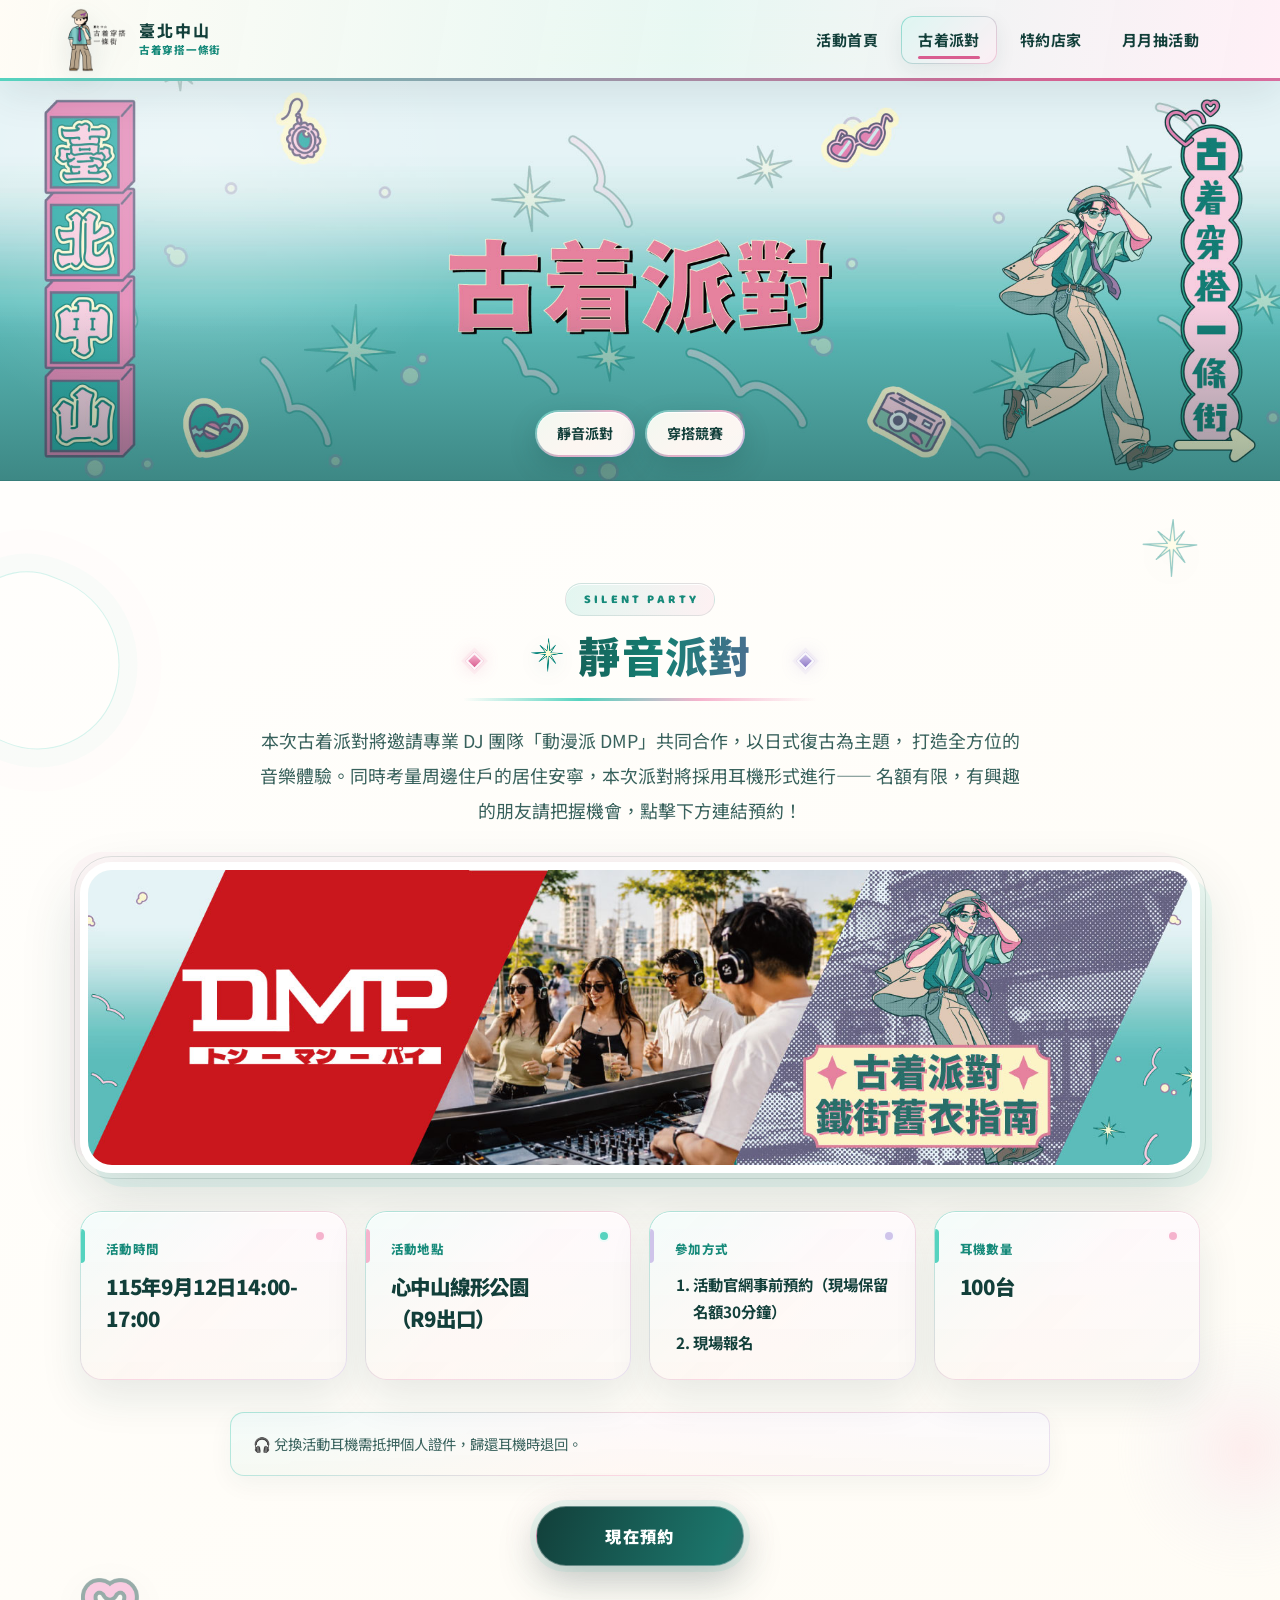
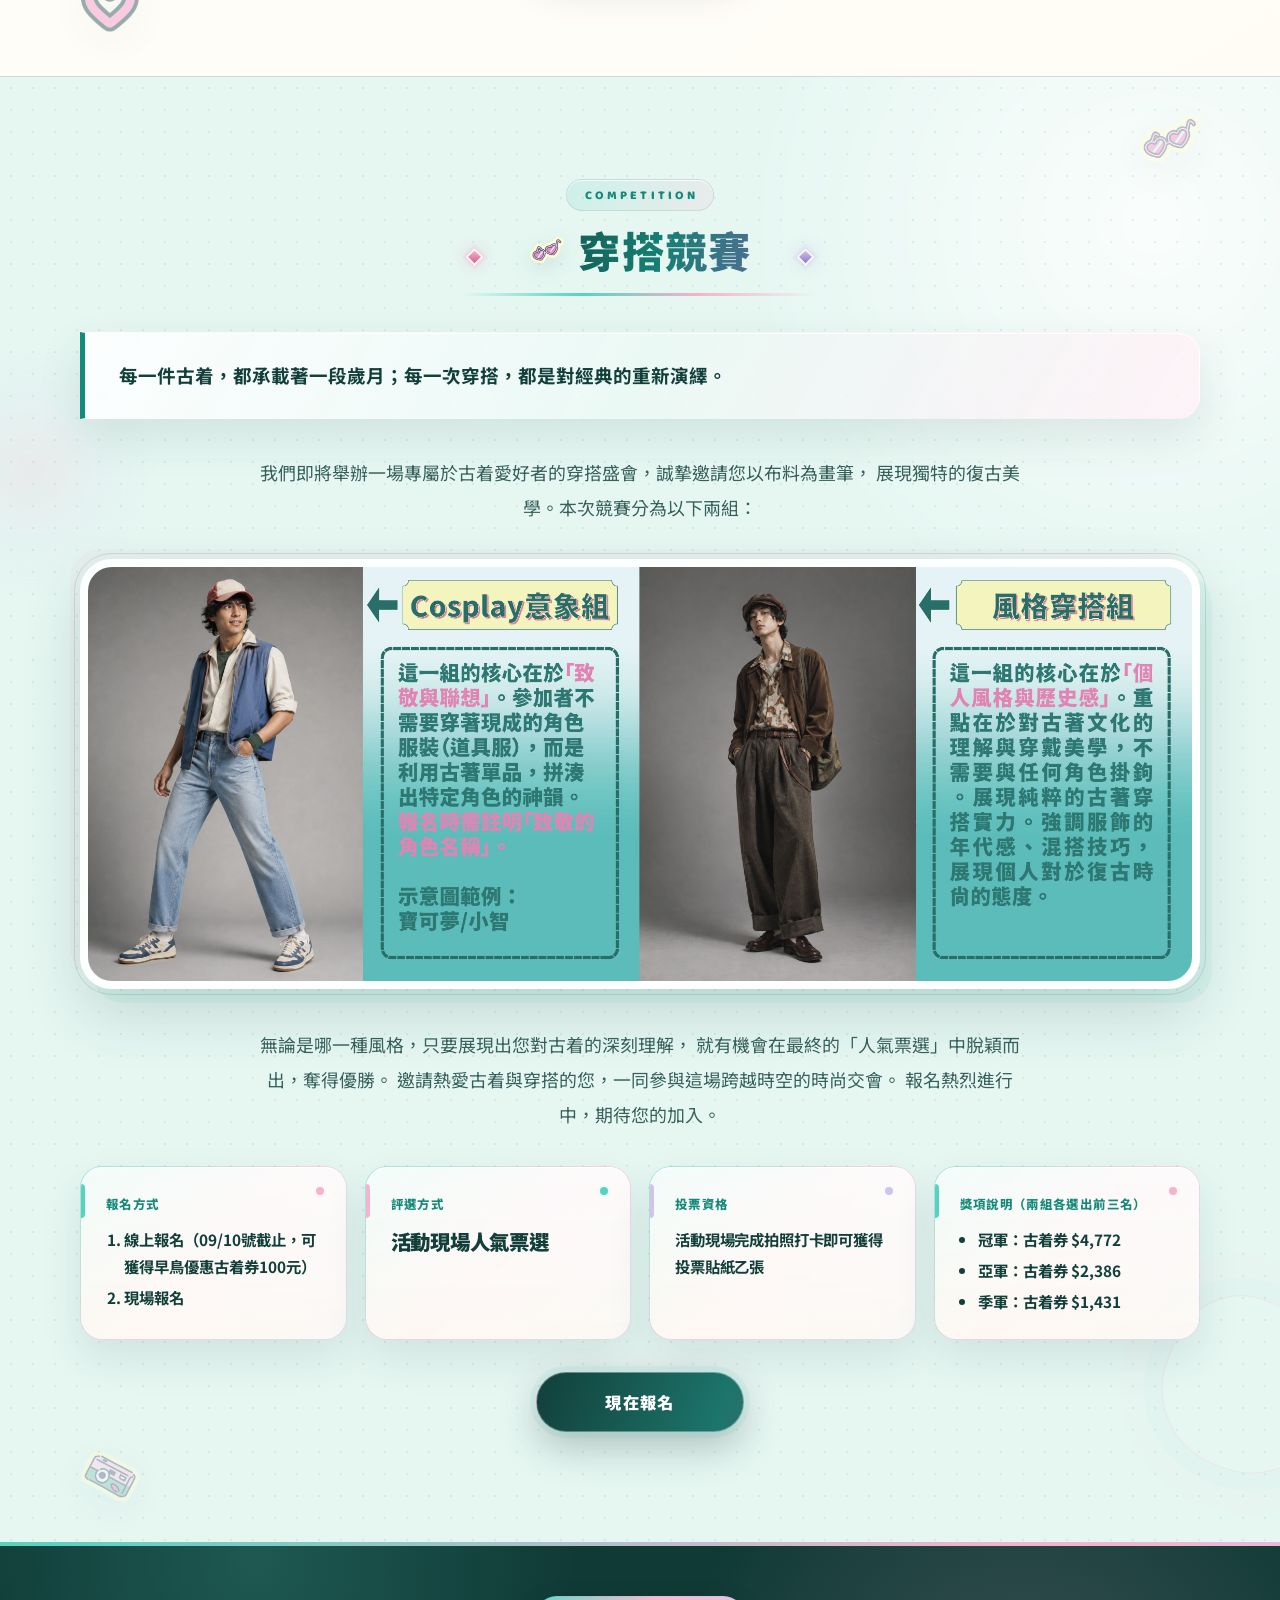
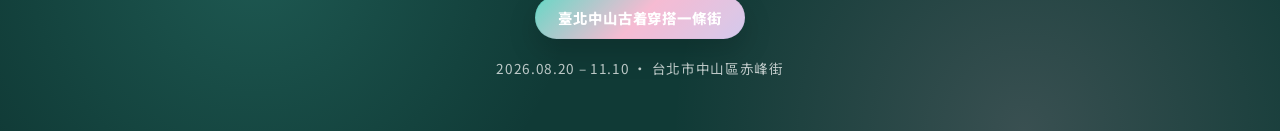
==== activity.html @ 683ab3a6 "update all update all" ====
<!DOCTYPE html>
<html lang="zh-Hant">
<head>
<meta charset="UTF-8">
<meta name="viewport" content="width=device-width, initial-scale=1.0">
<title>古着派對｜臺北中山古着穿搭一條街</title>
<meta name="description" content="靜音派對、穿搭競賽 — 臺北中山古着穿搭一條街古着派對活動說明。">
<link rel="preconnect" href="https://fonts.googleapis.com">
<link rel="preconnect" href="https://fonts.gstatic.com" crossorigin>
<link href="https://fonts.googleapis.com/css2?family=Noto+Sans+TC:wght@400;500;700;900&family=Baloo+2:wght@600;700;800&display=swap" rel="stylesheet">
<link rel="stylesheet" href="style.css?v=42">
<link rel="icon" type="image/png" href="images/favicon.png">
</head>
<body class="page-activity">

<nav class="topnav" aria-label="主要導覽">
  <a href="index.html" class="topnav-logo" aria-label="臺北中山古着穿搭一條街活動首頁">
    <img src="images/logo.png?v=3" alt="">
    <span class="topnav-wordmark" aria-hidden="true"><strong>臺北中山</strong><small>古着穿搭一條街</small></span>
  </a>
  <button class="topnav-toggle" aria-label="開啟選單" aria-expanded="false">☰ 選單</button>
  <ul class="topnav-menu">
    <li class="has-sub">
      <a href="index.html">活動首頁</a>
      <ul class="submenu">
        <li><a href="index.html#video">宣傳影片</a></li>
        <li><a href="index.html#coupon">古着券介紹</a></li>
        <li><a href="index.html#district">街區介紹</a></li>
      </ul>
    </li>
    <li class="has-sub active">
      <a href="activity.html">古着派對</a>
      <ul class="submenu">
        <li><a href="activity.html#silent">靜音派對</a></li>
        <li><a href="activity.html#competition">穿搭競賽</a></li>
      </ul>
    </li>
    <li class="has-sub">
      <a href="shops.html">特約店家</a>
      <ul class="submenu">
        <li><a href="shops.html#map">店家地圖</a></li>
        <li><a href="shops.html#list">店家名單</a></li>
      </ul>
    </li>
    <li class="has-sub">
      <a href="winners.html">月月抽活動</a>
      <ul class="submenu">
        <li><a href="winners.html#task">活動說明</a></li>
        <li><a href="winners.html#list">中獎名單</a></li>
      </ul>
    </li>
  </ul>
</nav>

<div class="page-banner banner-activity">
  <div class="page-banner-inner">
    <div class="subtabs">
      <a href="#silent">靜音派對</a>
      <a href="#competition">穿搭競賽</a>
    </div>
  </div>
</div>

<main class="site-main">

  <section id="silent" class="section bg-paper">
    <div class="section-deco section-deco-tr"><img src="images/deco-star.png" alt=""></div>
    <div class="section-deco section-deco-bl"><img src="images/deco-heart.png" alt=""></div>
    <div class="section-inner">
      <span class="section-kicker">SILENT PARTY</span>
      <h2 class="heading-icon"><img src="images/icon-sparkle.png" alt="">靜音派對</h2>
      <p class="lead">
        本次古着派對將邀請專業 DJ 團隊「動漫派 DMP」共同合作，以日式復古為主題，
        打造全方位的音樂體驗。同時考量周邊住戶的居住安寧，本次派對將採用耳機形式進行——
        名額有限，有興趣的朋友請把握機會，點擊下方連結預約！
      </p>

      <img src="images/silent-party.jpg?v=2" alt="古着派對合作 DJ 團隊 DMP，鐵街舊衣指南" class="content-photo content-photo-wide">

      <div class="info-grid">
        <div class="info-block">
          <h3>活動時間</h3>
          <p class="info-value">115年9月12日14:00-17:00</p>
        </div>
        <div class="info-block">
          <h3>活動地點</h3>
          <p class="info-value">心中山線形公園<br>（R9出口）</p>
        </div>
        <div class="info-block">
          <h3>參加方式</h3>
          <ol class="info-value-list">
            <li>活動官網事前預約（現場保留名額30分鐘）</li>
            <li>現場報名</li>
          </ol>
        </div>
        <div class="info-block">
          <h3>耳機數量</h3>
          <p class="info-value">100台</p>
        </div>
      </div>
      <p class="note-box">🎧 兌換活動耳機需抵押個人證件，歸還耳機時退回。</p>
      <div class="reserve-cta">
        <a href="https://forms.gle/YFHX1HanXCVBJdkb8" target="_blank" rel="noopener" class="reserve-btn">現在預約</a>
      </div>
    </div>
  </section>

  <section id="competition" class="section bg-pale dotted">
    <div class="section-deco section-deco-tr"><img src="images/deco-glasses.png" alt=""></div>
    <div class="section-deco section-deco-bl"><img src="images/deco-camera.png" alt=""></div>
    <div class="section-inner">
      <span class="section-kicker">COMPETITION</span>
      <h2 class="heading-icon"><img src="images/icon-sunglasses.png" alt="">穿搭競賽</h2>
      <p class="district-quote">
        每一件古着，都承載著一段歲月；每一次穿搭，都是對經典的重新演繹。
      </p>
      <p class="lead">
        我們即將舉辦一場專屬於古着愛好者的穿搭盛會，誠摯邀請您以布料為畫筆，
        展現獨特的復古美學。本次競賽分為以下兩組：
      </p>
      <img src="images/competition-cosplay.jpg" alt="Cosplay 意象組與風格穿搭組說明" class="content-photo content-photo-wide">
      <p class="lead">
        無論是哪一種風格，只要展現出您對古着的深刻理解，
        就有機會在最終的「人氣票選」中脫穎而出，奪得優勝。
        邀請熱愛古着與穿搭的您，一同參與這場跨越時空的時尚交會。
        報名熱烈進行中，期待您的加入。
      </p>
      <div class="info-grid">
        <div class="info-block">
          <h3>報名方式</h3>
          <ol class="info-value-list">
            <li>線上報名（09/10號截止，可獲得早鳥優惠古着券100元）</li>
            <li>現場報名</li>
          </ol>
        </div>
        <div class="info-block">
          <h3>評選方式</h3>
          <p class="info-value">活動現場人氣票選</p>
        </div>
        <div class="info-block">
          <h3>投票資格</h3>
          <p class="info-value info-value-sm">活動現場完成拍照打卡即可獲得投票貼紙乙張</p>
        </div>
        <div class="info-block">
          <h3>獎項說明（兩組各選出前三名）</h3>
          <ul class="info-value-list">
            <li>冠軍：古着券 $<span class="count-up" data-target="10000">0</span></li>
            <li>亞軍：古着券 $<span class="count-up" data-target="5000">0</span></li>
            <li>季軍：古着券 $<span class="count-up" data-target="3000">0</span></li>
          </ul>
        </div>
      </div>
      <div class="reserve-cta">
        <a href="https://forms.gle/wchUwh4VNoM3uucn8" target="_blank" rel="noopener" class="reserve-btn">現在報名</a>
      </div>
    </div>
  </section>

</main>

<footer class="footer">
  <span class="footer-badge">臺北中山古着穿搭一條街</span>
  <p class="footer-dates">2026.08.20 – 11.10 ・ 台北市中山區赤峰街</p>
</footer>

<script src="script.js?v=2"></script>
</body>
</html>
---- style.css ----
:root {
  --ink: #14453e;
  --mint: #62d9c4;
  --mint-deep: #2f9e8c;
  --mint-pale: #d3f5ee;
  --pink: #ffb3d1;
  --pink-deep: #ff85b3;
  --lavender: #c6b6e8;
  --lavender-deep: #a892dd;
  --cream: #fdf3d9;
  --paper: #fbfaf3;
  --max-width: 1080px;
}

* { box-sizing: border-box; }

html { scroll-behavior: smooth; }

[id] { scroll-margin-top: 96px; }

body {
  margin: 0;
  font-family: 'Noto Sans TC', sans-serif;
  color: var(--ink);
  background: var(--paper);
  line-height: 1.8;
}

h1, h2, h3 {
  font-family: 'Noto Sans TC', sans-serif;
  font-weight: 900;
  margin: 0;
}

a { color: inherit; }

/* ---------- Top navigation ---------- */

.topnav {
  position: sticky;
  top: 0;
  z-index: 100;
  display: flex;
  align-items: center;
  justify-content: space-between;
  gap: 16px;
  padding: 8px clamp(20px, 5vw, 64px);
  background: var(--paper);
  color: var(--ink);
  border-bottom: 2px solid var(--ink);
}

.topnav-logo {
  font-weight: 900;
  letter-spacing: 0.08em;
  text-decoration: none;
  color: var(--ink);
  font-size: 1rem;
  white-space: nowrap;
  display: flex;
  align-items: center;
}

.topnav-logo img {
  height: 68px;
  width: auto;
  display: block;
}

.topnav-toggle {
  display: none;
  background: none;
  border: 2px solid var(--ink);
  color: var(--ink);
  font-size: 1.1rem;
  line-height: 1;
  border-radius: 8px;
  padding: 8px 12px;
  cursor: pointer;
}

.topnav-menu {
  display: flex;
  align-items: center;
  gap: 4px;
  list-style: none;
  margin: 0;
  padding: 0;
}

.topnav-menu > li {
  position: relative;
}

.topnav-menu > li > a {
  display: block;
  padding: 9px 18px;
  text-decoration: none;
  color: var(--ink);
  font-weight: 700;
  font-size: 0.95rem;
  border-radius: 999px;
  transition: background 0.15s ease, color 0.15s ease;
  white-space: nowrap;
}

.topnav-menu > li > a:hover,
.topnav-menu > li.active > a {
  background: var(--mint);
  color: var(--ink);
}

.submenu {
  position: absolute;
  top: 100%;
  left: 0;
  min-width: 180px;
  background: var(--paper);
  border: 3px solid var(--ink);
  border-radius: 16px;
  padding: 8px;
  list-style: none;
  margin: 10px 0 0;
  box-shadow: 6px 6px 0 var(--ink);
  opacity: 0;
  visibility: hidden;
  transform: translateY(6px);
  transition: opacity 0.15s ease, transform 0.15s ease, visibility 0.15s ease;
}

.topnav-menu > li.has-sub:hover .submenu,
.topnav-menu > li.has-sub:focus-within .submenu {
  opacity: 1;
  visibility: visible;
  transform: translateY(0);
}

.submenu a {
  display: block;
  padding: 8px 12px;
  border-radius: 10px;
  text-decoration: none;
  color: var(--ink);
  font-weight: 600;
  font-size: 0.9rem;
  white-space: nowrap;
}

.submenu a:hover { background: var(--pink); }

@media (max-width: 780px) {
  .topnav-toggle { display: inline-block; }

  .topnav-menu {
    position: fixed;
    top: 60px;
    left: 0;
    right: 0;
    bottom: 0;
    background: var(--paper);
    flex-direction: column;
    align-items: stretch;
    padding: 16px 24px 32px;
    gap: 2px;
    display: none;
    overflow-y: auto;
    border-top: 2px solid var(--ink);
  }

  .topnav-menu.open { display: flex; }

  .topnav-menu > li > a { padding: 12px 8px; }

  .submenu {
    position: static;
    opacity: 1;
    visibility: visible;
    transform: none;
    box-shadow: none;
    border: none;
    background: transparent;
    margin: 0 0 8px 14px;
    padding: 0;
  }

  .submenu a { color: var(--ink); padding: 8px; }
  .submenu a:hover { background: rgba(20, 69, 62, 0.1); }
}

/* ---------- Hero (home page) ---------- */

.hero {
  position: relative;
  aspect-ratio: 1920 / 1080;
  color: var(--ink);
  overflow: hidden;
  background-color: var(--ink);
  background-image: url("images/hero-banner.jpg?v=3");
  background-position: center;
  background-size: contain;
  background-repeat: no-repeat;
}

@media (max-width: 780px) {
  .hero {
    aspect-ratio: 1080 / 1350;
    background-image: url("images/hero-banner-mobile.jpg?v=3");
  }
}

.hero-cta-strip {
  text-align: center;
  padding: 32px 24px;
  background: var(--paper);
  border-bottom: 3px solid var(--ink);
}

.page-banner::before {
  content: "";
  position: absolute;
  inset: 0;
  background-image: radial-gradient(rgba(253, 243, 217, 0.55) 1.6px, transparent 1.6px);
  background-size: 22px 22px;
  opacity: 0.5;
  pointer-events: none;
}

.deco {
  position: absolute;
  opacity: 0.85;
  filter: drop-shadow(0 2px 0 rgba(20, 69, 62, 0.25));
  pointer-events: none;
  z-index: 1;
}

.deco img { display: block; width: 100%; height: auto; }

.deco-star1 { top: 12%; left: 8%; width: 48px; }
.deco-star2 { top: 22%; right: 12%; width: 32px; }
.deco-star3 { bottom: 18%; left: 14%; width: 38px; }
.deco-heart1 { top: 16%; right: 22%; width: 38px; }
.deco-heart2 { bottom: 24%; right: 10%; width: 30px; }
.deco-glasses { top: 30%; left: 18%; width: 72px; opacity: 0.9; }
.deco-camera { bottom: 14%; right: 20%; width: 68px; opacity: 0.9; }

.hero-content {
  position: relative;
  z-index: 2;
  flex: 1;
  display: flex;
  flex-direction: column;
  justify-content: center;
  align-items: center;
  text-align: center;
  padding: 48px 24px 64px;
}

.hero-eyebrow {
  letter-spacing: 0.3em;
  font-size: 0.78rem;
  font-weight: 700;
  color: var(--ink);
  opacity: 0.65;
  margin-bottom: 24px;
}

.hero-title {
  display: flex;
  flex-direction: column;
  align-items: center;
  gap: 14px;
  margin-bottom: 32px;
}

.badge {
  display: inline-block;
  font-size: clamp(1.8rem, 5vw, 3.2rem);
  font-weight: 900;
  letter-spacing: 0.06em;
  padding: 12px 32px;
  border-radius: 999px;
  border: 3px solid var(--ink);
  box-shadow: 5px 5px 0 var(--ink);
}

.badge-pink {
  background: var(--pink);
  color: var(--paper);
  -webkit-text-stroke: 1px var(--ink);
}

.badge-mint {
  background: var(--paper);
  color: var(--mint-deep);
}

.hero-tags {
  display: flex;
  flex-wrap: wrap;
  justify-content: center;
  gap: 14px;
  margin-bottom: 36px;
}

.tag {
  background: var(--cream);
  border: 2.5px solid var(--ink);
  color: var(--ink);
  font-weight: 700;
  padding: 8px 22px;
  border-radius: 999px;
  font-size: 0.95rem;
  box-shadow: 3px 3px 0 var(--ink);
}

.tag-alt { background: var(--lavender); }

.hero-cta {
  text-decoration: none;
  background: var(--ink);
  color: var(--cream);
  border: 2.5px solid var(--ink);
  padding: 12px 30px;
  border-radius: 999px;
  font-weight: 700;
  font-size: 0.95rem;
  letter-spacing: 0.05em;
  transition: transform 0.15s ease;
}

.hero-cta:hover { transform: translateY(-2px); }

/* ---------- Reserve button ---------- */

.reserve-cta {
  text-align: center;
  margin-top: 8px;
}

.reserve-btn {
  display: inline-block;
  text-decoration: none;
  background: var(--pink-deep);
  color: var(--paper);
  border: 3px solid var(--ink);
  padding: 18px 64px;
  border-radius: 999px;
  font-weight: 900;
  font-size: 1.15rem;
  letter-spacing: 0.05em;
  box-shadow: 5px 5px 0 var(--ink);
  transition: transform 0.15s ease, background 0.15s ease;
}

.reserve-btn:hover {
  transform: translate(-2px, -2px);
  background: var(--pink);
  color: var(--ink);
}

/* ---------- Page banner (sub pages) ---------- */

.page-banner {
  position: relative;
  overflow: hidden;
  text-align: center;
  padding: 56px 24px 48px;
  color: var(--ink);
  background: linear-gradient(200deg, #d7f7ef 0%, #7fe0cd 45%, #3fb9a6 100%);
}

.banner-activity {
  aspect-ratio: 1920 / 600;
  background-color: var(--ink);
  background-image: url("images/banner-activity.jpg?v=3");
  background-position: center;
  background-size: contain;
  background-repeat: no-repeat;
  display: flex;
  flex-direction: column;
  justify-content: flex-end;
  padding-bottom: 3%;
}

.banner-shops {
  aspect-ratio: 1920 / 600;
  background-color: var(--ink);
  background-image: url("images/banner-shops.jpg?v=2");
  background-position: center;
  background-size: contain;
  background-repeat: no-repeat;
  display: flex;
  flex-direction: column;
  justify-content: flex-end;
  padding-bottom: 3%;
}

.banner-winners {
  aspect-ratio: 1920 / 600;
  background-color: var(--ink);
  background-image: url("images/banner-winners.jpg?v=3");
  background-position: center;
  background-size: contain;
  background-repeat: no-repeat;
  display: flex;
  flex-direction: column;
  justify-content: flex-end;
  padding-bottom: 3%;
}

.page-banner-inner { position: relative; z-index: 2; }

.page-banner h1 {
  font-size: clamp(1.7rem, 4vw, 2.6rem);
  margin: 8px 0 0;
  text-shadow: 0 2px 10px rgba(255, 255, 255, 0.7), 0 0 2px rgba(255, 255, 255, 0.7);
}

/* ---------- Sub tabs (in-page section nav) ---------- */

.subtabs {
  display: flex;
  flex-wrap: wrap;
  justify-content: center;
  gap: 12px;
  margin: 28px 0 0;
  position: relative;
  z-index: 2;
}

.subtabs a {
  text-decoration: none;
  font-weight: 700;
  padding: 8px 20px;
  border-radius: 999px;
  border: 2.5px solid var(--ink);
  background: var(--paper);
  color: var(--ink);
  box-shadow: 3px 3px 0 var(--ink);
  font-size: 0.9rem;
  transition: transform 0.15s ease;
}

.subtabs a:hover { background: var(--mint); transform: translate(-1px, -1px); }

/* ---------- Sections ---------- */

.section { position: relative; padding: clamp(56px, 9vw, 110px) 24px; }

.section-inner { max-width: var(--max-width); margin: 0 auto; position: relative; z-index: 2; }

.section-deco {
  position: absolute;
  opacity: 0.65;
  pointer-events: none;
  z-index: 1;
  filter: drop-shadow(0 2px 0 rgba(20, 69, 62, 0.15));
}

.section-deco img { display: block; width: 100%; height: auto; }

.section-deco-tr { top: 20px; right: 20px; width: 42px; }
.section-deco-tl { top: 20px; left: 20px; width: 38px; }
.section-deco-br { bottom: 20px; right: 24px; width: 40px; }
.section-deco-bl { bottom: 24px; left: 24px; width: 36px; }

@media (max-width: 700px) {
  .section-deco { display: none; }
}

.heading-icon {
  display: inline-flex;
  align-items: center;
  gap: 10px;
}

.heading-icon img { width: 32px; height: 32px; flex-shrink: 0; }

.pill-label {
  display: inline-block;
  font-weight: 800;
  letter-spacing: 0.2em;
  font-size: 0.8rem;
  padding: 6px 20px;
  border-radius: 999px;
  border: 2px solid var(--ink);
  margin-bottom: 20px;
}

.pill-pink { background: var(--pink); color: var(--ink); }
.pill-mint { background: var(--mint); color: var(--ink); }
.pill-lavender { background: var(--lavender); color: var(--ink); }

.section h2 {
  font-size: clamp(1.5rem, 3.2vw, 2.2rem);
  margin-bottom: 24px;
  letter-spacing: 0.02em;
  text-shadow: 2px 2px 0 rgba(20, 69, 62, 0.08);
}

.section-kicker {
  display: block;
  font-size: 0.78rem;
  font-weight: 800;
  letter-spacing: 0.32em;
  color: var(--mint-deep);
  opacity: 0.85;
  margin-bottom: 10px;
}

.section-kicker.kicker-center { text-align: center; }

.section + .section { border-top: 3px solid var(--ink); }

.bg-pale { background: var(--mint-pale); }
.bg-paper { background: var(--paper); }
.bg-cream { background: var(--cream); }

.dotted {
  background-image: radial-gradient(rgba(98, 217, 196, 0.25) 1.6px, transparent 1.6px);
  background-size: 24px 24px;
}

.lead {
  font-size: 1.18rem;
  line-height: 1.9;
  max-width: 720px;
  margin: 0 0 20px;
  color: var(--ink);
}

/* ---------- Highlight / feature cards ---------- */

.highlight-grid {
  display: grid;
  grid-template-columns: repeat(auto-fit, minmax(220px, 1fr));
  gap: 28px;
  margin-top: 12px;
}

.highlight-card {
  background: var(--paper);
  border: 3px solid var(--ink);
  border-radius: 20px;
  padding: 30px 24px;
  box-shadow: 6px 6px 0 var(--ink);
  transition: transform 0.15s ease;
}

.highlight-card:hover { transform: translate(-2px, -2px); }

.card-pink { background: var(--pink); }
.card-mint { background: var(--mint); }
.card-lavender { background: var(--lavender); }

.highlight-icon { display: block; font-size: 2.2rem; margin-bottom: 14px; }

.highlight-icon-img { display: block; width: 56px; height: 56px; object-fit: contain; margin-bottom: 14px; }

.content-photo {
  display: block;
  width: 100%;
  max-width: 640px;
  height: auto;
  border: 3px solid var(--ink);
  border-radius: 20px;
  box-shadow: 6px 6px 0 var(--ink);
  margin-top: 24px;
  margin-bottom: 28px;
  margin-left: auto;
  margin-right: auto;
}

.content-photo-wide { max-width: none; }

.photo-caption {
  text-align: center;
  font-size: 0.85rem;
  font-weight: 700;
  color: var(--ink);
  opacity: 0.65;
  margin: 10px 0 28px;
}

.district-quote {
  margin: 24px 0 28px;
  font-size: 1.15rem;
  font-weight: 700;
  font-style: italic;
  color: var(--mint-deep);
  border-left: 4px solid var(--mint-deep);
  padding-left: 18px;
}

.group-list {
  list-style: none;
  margin: 0 0 24px;
  padding: 0;
  display: flex;
  flex-direction: column;
  gap: 14px;
}

.group-list li {
  font-size: 1.05rem;
  line-height: 1.8;
  padding-left: 20px;
  border-left: 3px solid var(--mint-deep);
}

.group-list strong {
  color: var(--mint-deep);
  font-weight: 900;
}

#district .lead,
#district .content-photo,
#district .district-quote,
#district .photo-caption {
  max-width: 640px;
  margin-left: auto;
  margin-right: auto;
}

#district .content-photo { margin-top: 24px; }
#district .photo-caption { margin-top: 10px; }
#district .district-quote { margin-top: 24px; }

.highlight-card h3 { font-size: 1.1rem; margin-bottom: 10px; color: var(--ink); }

.highlight-card p { margin: 0; font-size: 0.95rem; color: var(--ink); opacity: 0.85; }

/* ---------- Coupon link cards ---------- */

.coupon-subheading {
  font-size: 1.4rem;
  margin: 44px 0 20px;
}

.link-card-grid {
  display: grid;
  grid-template-columns: repeat(auto-fit, minmax(160px, 1fr));
  gap: 16px;
  max-width: 680px;
  margin: 0 auto;
}

.link-card {
  display: flex;
  flex-direction: column;
  align-items: center;
  justify-content: center;
  gap: 6px;
  text-align: center;
  text-decoration: none;
  background: var(--paper);
  border: 3px solid var(--ink);
  border-radius: 16px;
  padding: 18px 16px;
  box-shadow: 4px 4px 0 var(--ink);
  color: var(--ink);
  transition: transform 0.15s ease, background 0.15s ease;
}

.link-card:hover {
  transform: translate(-2px, -2px);
  background: var(--mint);
}

.link-card-icon { font-size: 1.7rem; line-height: 1; }

.link-card-title { font-size: 1rem; font-weight: 900; }

.link-card-cta {
  font-size: 0.8rem;
  font-weight: 700;
  opacity: 0.8;
}

/* ---------- Store list ---------- */

.store-list-box {
  background: var(--paper);
  border: 3px solid var(--ink);
  border-radius: 20px;
  padding: 32px 40px;
  box-shadow: 6px 6px 0 var(--ink);
}

.store-list {
  columns: 2;
  column-gap: 48px;
  list-style: none;
  margin: 0;
  padding: 0;
}

.store-list li {
  display: flex;
  align-items: center;
  gap: 8px;
  padding: 6px 4px;
  border-bottom: 1px dashed rgba(20, 69, 62, 0.25);
  break-inside: avoid;
}

.store-list li::before {
  content: "🏷️";
  font-size: 1rem;
  flex-shrink: 0;
}

.store-list li:last-child { border-bottom: none; }

.store-list li a {
  color: var(--ink);
  text-decoration: none;
  font-weight: 700;
  font-size: 1.15rem;
  transition: color 0.15s ease;
}

.store-list li a:hover {
  color: var(--mint-deep);
  text-decoration: underline;
}

@media (max-width: 600px) {
  .store-list { columns: 1; }
}

/* ---------- Info blocks / map ---------- */

.info-grid {
  display: grid;
  grid-template-columns: repeat(auto-fit, minmax(220px, 1fr));
  gap: 24px;
  margin-bottom: 36px;
}

.info-block-wide { grid-column: 1 / -1; }

#task .info-grid { grid-template-columns: repeat(3, 1fr); }

@media (max-width: 700px) {
  #task .info-grid { grid-template-columns: 1fr; }
}

.info-block {
  position: relative;
  background: linear-gradient(160deg, var(--paper) 55%, var(--mint-pale) 150%);
  border: 3px solid var(--ink);
  border-radius: 16px;
  padding: 24px 22px 20px;
  box-shadow: 5px 5px 0 var(--ink), 10px 12px 26px rgba(20, 69, 62, 0.14);
  overflow: hidden;
  transition: transform 0.2s ease, box-shadow 0.2s ease;
}

.info-block::before {
  content: "";
  position: absolute;
  top: 0;
  left: 0;
  right: 0;
  height: 5px;
  background: var(--mint);
}

.info-grid .info-block:nth-of-type(3n+2)::before { background: var(--pink); }
.info-grid .info-block:nth-of-type(3n+3)::before { background: var(--lavender); }

.info-block:hover {
  transform: translate(-3px, -3px);
  box-shadow: 8px 8px 0 var(--ink), 12px 16px 30px rgba(20, 69, 62, 0.18);
}

.info-block h3 {
  font-size: 0.9rem;
  font-weight: 700;
  color: var(--mint-deep);
  margin-bottom: 8px;
  letter-spacing: 0.08em;
}

.info-value { font-size: 1.3rem; font-weight: 900; margin: 0; color: var(--ink); letter-spacing: -0.01em; }

.info-value-sm { font-size: 0.95rem; font-weight: 700; line-height: 1.6; }

.info-value-list {
  margin: 0;
  padding-left: 1.2em;
  font-size: 0.95rem;
  font-weight: 700;
  line-height: 1.6;
  color: var(--ink);
}

.info-value-list li { margin-bottom: 4px; }
.info-value-list li:last-child { margin-bottom: 0; }

.map-wrap {
  border-radius: 20px;
  overflow: hidden;
  border: 3px solid var(--ink);
  box-shadow: 6px 6px 0 var(--ink);
}

.map-wrap iframe { width: 100%; height: 400px; border: 0; display: block; }

.map-wrap-crop {
  position: relative;
  height: 400px;
}

.map-wrap-crop iframe {
  position: absolute;
  top: -68px;
  left: 0;
  width: 100%;
  height: calc(100% + 68px);
}

/* ---------- Video ---------- */

.video-frame {
  position: relative;
  max-width: 640px;
  margin-left: auto;
  margin-right: auto;
  aspect-ratio: 16 / 9;
  border: 3px solid var(--ink);
  border-radius: 20px;
  overflow: hidden;
  box-shadow: 6px 6px 0 var(--ink);
  background: var(--ink);
}

.video-frame iframe,
.video-frame img {
  position: absolute;
  inset: 0;
  width: 100%;
  height: 100%;
  border: 0;
  object-fit: cover;
  display: block;
}

.video-placeholder {
  position: absolute;
  inset: 0;
  display: flex;
  flex-direction: column;
  align-items: center;
  justify-content: center;
  gap: 10px;
  color: var(--cream);
  font-weight: 700;
  text-align: center;
  padding: 24px;
}

.video-placeholder .icon { font-size: 2.4rem; }

/* ---------- Steps ---------- */

.steps {
  display: grid;
  grid-template-columns: repeat(auto-fit, minmax(200px, 1fr));
  gap: 20px;
  margin-top: 24px;
}

.step-card {
  background: var(--paper);
  border: 3px solid var(--ink);
  border-radius: 18px;
  padding: 26px 22px;
  box-shadow: 5px 5px 0 var(--ink);
  text-align: center;
}

.step-num {
  display: inline-flex;
  align-items: center;
  justify-content: center;
  width: 40px;
  height: 40px;
  border-radius: 50%;
  background: var(--pink);
  border: 2.5px solid var(--ink);
  font-weight: 900;
  margin-bottom: 14px;
}

.step-card h3 { font-size: 1rem; margin-bottom: 8px; }
.step-card p { margin: 0; font-size: 0.9rem; opacity: 0.85; }

/* ---------- Shop cards ---------- */

.shop-map-block { margin-bottom: 56px; }

.map-hint {
  text-align: center;
  font-size: 0.9rem;
  font-weight: 700;
  opacity: 0.7;
  margin: 14px 0 0;
}

.center-title { text-align: center; }

.center-lead { text-align: center; max-width: 640px; margin-left: auto; margin-right: auto; }

.shop-num {
  position: absolute;
  top: -12px;
  left: -12px;
  display: inline-flex;
  align-items: center;
  justify-content: center;
  flex-shrink: 0;
  width: 30px;
  height: 30px;
  border-radius: 50%;
  background: var(--pink);
  border: 2px solid var(--ink);
  font-size: 0.8rem;
  font-weight: 900;
}

.shop-card:hover .shop-num { background: var(--paper); }

.shop-grid {
  display: grid;
  grid-template-columns: repeat(auto-fit, minmax(240px, 1fr));
  gap: 24px;
  margin-top: 28px;
}

.shop-row-list {
  display: flex;
  flex-direction: column;
  margin-top: 28px;
  background: var(--paper);
  border: 3px solid var(--ink);
  border-radius: 20px;
  box-shadow: 6px 6px 0 var(--ink);
  overflow: hidden;
}

.shop-row {
  display: flex;
  align-items: flex-start;
  gap: 16px;
  padding: 18px 22px;
  border-bottom: 1px dashed rgba(20, 69, 62, 0.25);
  text-decoration: none;
  color: var(--ink);
  transition: background 0.15s ease;
}

.shop-row:last-child { border-bottom: none; }

.shop-row:hover { background: var(--mint-pale); }

.shop-row:hover .shop-row-icon { background: var(--mint); }

.shop-row-icon {
  flex-shrink: 0;
  width: 52px;
  height: 52px;
  border-radius: 14px;
  background: var(--mint-pale);
  border: 2.5px solid var(--ink);
  display: flex;
  align-items: center;
  justify-content: center;
  font-size: 1.5rem;
  transition: background 0.15s ease;
}

.shop-row-photo {
  flex-shrink: 0;
  width: 60px;
  height: 60px;
  border-radius: 14px;
  border: 2.5px solid var(--ink);
  object-fit: cover;
  display: block;
}

.shop-row-photo-placeholder {
  flex-shrink: 0;
  width: 60px;
  height: 60px;
  border-radius: 14px;
  border: 2.5px dashed rgba(20, 69, 62, 0.4);
  display: flex;
  align-items: center;
  justify-content: center;
  font-size: 1.4rem;
  opacity: 0.5;
}

.shop-row-content { flex: 1; min-width: 0; }

.shop-row-name {
  font-size: 1.02rem;
  font-weight: 900;
  margin: 0 0 4px;
  line-height: 1.5;
}

.shop-row-num {
  color: var(--mint-deep);
  margin-right: 8px;
}

.shop-row-tagline {
  font-size: 0.88rem;
  opacity: 0.6;
  margin: 0;
}

.shop-row-promo {
  font-size: 0.88rem;
  font-weight: 700;
  color: var(--pink-deep);
  margin: 4px 0 0;
}

.shop-card {
  position: relative;
  display: flex;
  flex-direction: column;
  align-items: center;
  text-align: center;
  gap: 8px;
  background: var(--paper);
  border: 3px solid var(--ink);
  border-radius: 18px;
  padding: 30px 18px 22px;
  box-shadow: 5px 5px 0 var(--ink);
  text-decoration: none;
  color: var(--ink);
  transition: transform 0.15s ease, background 0.15s ease;
}

.shop-card:hover {
  transform: translate(-2px, -2px);
  background: var(--mint);
}

.shop-card-icon {
  display: flex;
  align-items: center;
  justify-content: center;
  width: 56px;
  height: 56px;
  border-radius: 50%;
  background: var(--mint-pale);
  border: 2.5px solid var(--ink);
  font-size: 1.6rem;
  margin-bottom: 6px;
}

.shop-card:hover .shop-card-icon { background: var(--paper); }

.shop-card img {
  display: block;
  width: 100%;
  aspect-ratio: 4 / 3;
  object-fit: cover;
  border-radius: 12px;
  border: 2.5px solid var(--ink);
  margin-bottom: 14px;
}

.shop-card h3 { font-size: 1rem; margin: 0; line-height: 1.5; }

.shop-addr { font-size: 0.88rem; opacity: 0.75; margin: 0 0 10px; }

.shop-tag {
  display: inline-block;
  font-size: 0.75rem;
  font-weight: 700;
  padding: 3px 12px;
  border-radius: 999px;
  background: var(--mint);
  border: 1.5px solid var(--ink);
}

/* ---------- Winners table ---------- */

.winners-month { font-size: 1.1rem; font-weight: 800; margin: 0 0 4px; }

.winners-table {
  width: 100%;
  border-collapse: separate;
  border-spacing: 0;
  margin-top: 24px;
  background: var(--paper);
  border: 3px solid var(--ink);
  border-radius: 18px;
  overflow: hidden;
  box-shadow: 6px 6px 0 var(--ink);
}

.winners-table th, .winners-table td {
  padding: 14px 18px;
  text-align: left;
  border-bottom: 2px solid rgba(20, 69, 62, 0.12);
  font-size: 0.95rem;
}

.winners-table th { background: var(--mint); font-weight: 800; }

.winners-table tr:last-child td { border-bottom: none; }

/* ---------- Misc ---------- */

.note-box {
  background: var(--cream);
  border: 2.5px dashed var(--ink);
  border-radius: 16px;
  padding: 16px 20px;
  font-size: 0.9rem;
  margin-top: 24px;
}

/* ---------- Footer ---------- */

.footer {
  background: var(--ink);
  color: var(--cream);
  text-align: center;
  padding: 44px 24px;
  font-size: 0.9rem;
}

.footer-badge {
  display: inline-block;
  background: var(--pink);
  color: var(--ink);
  font-weight: 800;
  padding: 8px 24px;
  border-radius: 999px;
  border: 2px solid var(--cream);
  margin-bottom: 10px;
}

.footer-dates { opacity: 0.75; font-size: 0.85rem; margin: 8px 0 0; }

/* ---------- Polish effects ---------- */

/* Scroll reveal */
.reveal {
  opacity: 0;
  transform: translateY(24px);
  transition: opacity 0.6s ease, transform 0.6s ease;
}

.reveal-visible {
  opacity: 1;
  transform: none;
}

@media (prefers-reduced-motion: reduce) {
  .reveal { opacity: 1; transform: none; transition: none; }
}

/* Nav shrink on scroll */
.topnav { transition: padding 0.25s ease; }

.topnav.nav-scrolled { padding-top: 6px; padding-bottom: 6px; }

.topnav-logo img { transition: height 0.25s ease; }

.topnav.nav-scrolled .topnav-logo img { height: 44px; }

/* Photo hover zoom */
.content-photo { transition: transform 0.35s ease, box-shadow 0.35s ease; }

.content-photo:hover { transform: scale(1.015); }

/* Button shine sweep */
.reserve-btn,
.hero-cta {
  position: relative;
  overflow: hidden;
  isolation: isolate;
}

.reserve-btn::after,
.hero-cta::after {
  content: "";
  position: absolute;
  top: 0;
  left: -75%;
  width: 40%;
  height: 100%;
  background: linear-gradient(120deg, transparent, rgba(255, 255, 255, 0.6), transparent);
  transform: skewX(-20deg);
  transition: left 0.6s ease;
  pointer-events: none;
}

.reserve-btn:hover::after,
.hero-cta:hover::after {
  left: 130%;
}

/* Click sticker burst */
.click-burst {
  position: fixed;
  z-index: 9999;
  pointer-events: none;
  font-size: 1.3rem;
  color: var(--pink-deep);
  animation: burst-fly 0.7s ease-out forwards;
}

@keyframes burst-fly {
  0% { transform: translate(-50%, -50%) scale(1); opacity: 1; }
  100% { transform: translate(calc(-50% + var(--dx)), calc(-50% + var(--dy))) scale(0.4); opacity: 0; }
}

/* Scroll progress bar */
.scroll-progress {
  position: fixed;
  top: 0;
  left: 0;
  height: 3px;
  width: 0%;
  background: linear-gradient(90deg, var(--pink), var(--mint));
  z-index: 200;
  pointer-events: none;
}

/* ================================================================
   Refined editorial UI — 2026 refresh
   Keeps the original campaign palette and artwork while improving
   hierarchy, rhythm, legibility, and responsive behavior.
   ================================================================ */

:root {
  --ink: #123f3a;
  --ink-soft: #38615c;
  --mint: #55d3bf;
  --mint-deep: #168a7a;
  --mint-pale: #dff6f0;
  --pink: #f5b3cd;
  --pink-deep: #d95d90;
  --lavender: #cfc4ea;
  --lavender-deep: #8e79c7;
  --cream: #fff2cc;
  --paper: #fffcf5;
  --white: #ffffff;
  --line: rgba(18, 63, 58, 0.14);
  --shadow-sm: 0 10px 30px rgba(18, 63, 58, 0.09);
  --shadow-md: 0 18px 55px rgba(18, 63, 58, 0.14);
  --shadow-lg: 0 26px 80px rgba(18, 63, 58, 0.18);
  --radius-sm: 14px;
  --radius-md: 22px;
  --radius-lg: 32px;
  --max-width: 1120px;
}

html {
  background: var(--paper);
  scroll-padding-top: 90px;
}

body {
  min-width: 320px;
  background:
    radial-gradient(circle at 12% 18%, rgba(85, 211, 191, 0.09), transparent 28rem),
    radial-gradient(circle at 88% 42%, rgba(245, 179, 205, 0.08), transparent 26rem),
    var(--paper);
  color: var(--ink);
  font-size: 16px;
  line-height: 1.75;
  -webkit-font-smoothing: antialiased;
  text-rendering: optimizeLegibility;
}

body.menu-open { overflow: hidden; }

::selection {
  background: var(--pink);
  color: var(--ink);
}

a,
button { -webkit-tap-highlight-color: transparent; }

a:focus-visible,
button:focus-visible {
  outline: 3px solid var(--pink-deep);
  outline-offset: 4px;
}

/* Navigation */

.topnav {
  min-height: 78px;
  padding: 8px clamp(22px, 5vw, 72px);
  background: rgba(255, 252, 245, 0.92);
  border-bottom: 1px solid rgba(18, 63, 58, 0.12);
  box-shadow: 0 10px 36px rgba(18, 63, 58, 0.06);
  backdrop-filter: blur(18px) saturate(1.25);
  -webkit-backdrop-filter: blur(18px) saturate(1.25);
}

.topnav-logo img {
  height: 62px;
  filter: drop-shadow(0 5px 12px rgba(18, 63, 58, 0.08));
}

.topnav-menu { gap: 6px; }

.topnav-menu > li > a {
  position: relative;
  padding: 10px 16px;
  border-radius: 12px;
  font-size: 0.94rem;
  letter-spacing: 0.03em;
  transition: color 0.2s ease, background 0.2s ease;
}

.topnav-menu > li > a::after {
  content: "";
  position: absolute;
  right: 16px;
  bottom: 4px;
  left: 16px;
  height: 3px;
  border-radius: 999px;
  background: var(--pink-deep);
  transform: scaleX(0);
  transition: transform 0.2s ease;
}

.topnav-menu > li > a:hover,
.topnav-menu > li.active > a {
  background: rgba(85, 211, 191, 0.13);
  color: var(--ink);
}

.topnav-menu > li > a:hover::after,
.topnav-menu > li.active > a::after { transform: scaleX(1); }

.submenu {
  margin-top: 7px;
  padding: 8px;
  background: rgba(255, 252, 245, 0.98);
  border: 1px solid rgba(18, 63, 58, 0.14);
  border-radius: 16px;
  box-shadow: var(--shadow-md);
}

.submenu::before {
  content: "";
  position: absolute;
  right: 0;
  bottom: 100%;
  left: 0;
  height: 8px;
}

.submenu a {
  padding: 9px 12px;
  border-radius: 10px;
  font-size: 0.88rem;
}

.submenu a:hover { background: var(--mint-pale); }

.topnav.nav-scrolled {
  min-height: 64px;
  padding-top: 4px;
  padding-bottom: 4px;
}

.topnav.nav-scrolled .topnav-logo img { height: 50px; }

/* Campaign artwork */

.hero {
  background-color: #dcecef;
  box-shadow: inset 0 -1px 0 rgba(18, 63, 58, 0.12);
}

.hero-cta-strip {
  position: relative;
  padding: 25px 24px 27px;
  background:
    linear-gradient(90deg, rgba(85, 211, 191, 0.16), rgba(245, 179, 205, 0.15)),
    var(--paper);
  border-bottom: 1px solid var(--line);
}

.hero-cta {
  display: inline-flex;
  align-items: center;
  gap: 12px;
  padding: 12px 22px 12px 25px;
  background: var(--ink);
  color: var(--white);
  border: 0;
  border-radius: 999px;
  box-shadow: 0 10px 24px rgba(18, 63, 58, 0.2);
  font-size: 0.9rem;
  letter-spacing: 0.08em;
  transition: transform 0.2s ease, box-shadow 0.2s ease;
}

.hero-cta:hover {
  transform: translateY(-2px);
  box-shadow: 0 15px 30px rgba(18, 63, 58, 0.24);
}

.page-banner {
  min-height: 250px;
  padding: 0 24px 24px;
  background-color: #b6dfda;
  background-size: cover;
  box-shadow: inset 0 -1px 0 rgba(18, 63, 58, 0.14);
}

.page-banner::before {
  background: linear-gradient(to top, rgba(18, 63, 58, 0.3), transparent 48%);
  opacity: 1;
}

.subtabs {
  gap: 10px;
  margin-top: 0;
}

.subtabs a {
  padding: 9px 20px;
  background: rgba(255, 252, 245, 0.94);
  border: 1px solid rgba(18, 63, 58, 0.16);
  border-radius: 999px;
  box-shadow: 0 8px 22px rgba(18, 63, 58, 0.18);
  font-size: 0.88rem;
  backdrop-filter: blur(10px);
  transition: transform 0.2s ease, background 0.2s ease, box-shadow 0.2s ease;
}

.subtabs a:hover {
  background: var(--mint);
  transform: translateY(-2px);
  box-shadow: 0 12px 28px rgba(18, 63, 58, 0.22);
}

/* Sections and type hierarchy */

.section {
  overflow: clip;
  padding: clamp(68px, 8vw, 112px) clamp(20px, 4vw, 42px);
}

.section + .section { border-top: 1px solid var(--line); }

.section-inner { width: min(100%, var(--max-width)); }

.bg-paper {
  background:
    linear-gradient(150deg, rgba(255, 255, 255, 0.72), rgba(255, 252, 245, 0.94)),
    var(--paper);
}

.bg-pale {
  background:
    radial-gradient(circle at 90% 10%, rgba(255, 255, 255, 0.8), transparent 25rem),
    #e6f7f2;
}

.bg-cream {
  background:
    radial-gradient(circle at 10% 80%, rgba(245, 179, 205, 0.13), transparent 24rem),
    #fff5d8;
}

.dotted {
  background-image:
    radial-gradient(rgba(18, 63, 58, 0.08) 1px, transparent 1px),
    radial-gradient(circle at 90% 10%, rgba(255, 255, 255, 0.8), transparent 25rem);
  background-size: 22px 22px, auto;
}

.section-kicker {
  width: fit-content;
  margin: 0 auto 12px;
  color: var(--mint-deep);
  font-family: 'Baloo 2', 'Noto Sans TC', sans-serif;
  font-size: 0.76rem;
  font-weight: 800;
  letter-spacing: 0.26em;
  opacity: 1;
}

.section .heading-icon {
  display: flex;
  width: fit-content;
  align-items: center;
  justify-content: center;
  gap: 12px;
  margin-right: auto;
  margin-bottom: 22px;
  margin-left: auto;
}

.section h2 {
  font-size: clamp(1.8rem, 3.4vw, 2.65rem);
  line-height: 1.28;
  letter-spacing: 0.035em;
  text-shadow: none;
}

.heading-icon img {
  width: 38px;
  height: 38px;
  filter: drop-shadow(0 6px 10px rgba(18, 63, 58, 0.12));
}

.section-inner > .lead {
  max-width: 760px;
  margin-right: auto;
  margin-bottom: 28px;
  margin-left: auto;
  color: var(--ink-soft);
  font-size: clamp(1rem, 1.8vw, 1.12rem);
  line-height: 1.95;
  text-align: center;
}

.section-deco {
  width: 66px;
  opacity: 0.42;
  filter: drop-shadow(0 10px 22px rgba(18, 63, 58, 0.12));
}

.section-deco-tr { top: 34px; right: clamp(20px, 6vw, 88px); }
.section-deco-tl { top: 34px; left: clamp(20px, 6vw, 88px); }
.section-deco-br { right: clamp(20px, 6vw, 88px); bottom: 38px; }
.section-deco-bl { bottom: 38px; left: clamp(20px, 6vw, 88px); }

/* Media and editorial story */

.video-frame,
.map-wrap {
  border: 8px solid rgba(255, 255, 255, 0.92);
  border-radius: var(--radius-lg);
  box-shadow: var(--shadow-lg), 0 0 0 1px var(--line);
}

.video-frame { max-width: 820px; }

.content-photo {
  max-width: 760px;
  border: 8px solid rgba(255, 255, 255, 0.94);
  border-radius: var(--radius-lg);
  box-shadow: var(--shadow-md), 0 0 0 1px var(--line);
  margin-top: 34px;
  margin-bottom: 38px;
}

.content-photo-wide { max-width: 100%; }

.content-photo:hover {
  transform: translateY(-3px) scale(1.005);
  box-shadow: var(--shadow-lg), 0 0 0 1px var(--line);
}

.photo-caption {
  margin-top: -23px;
  margin-bottom: 42px;
  color: var(--ink-soft);
  font-size: 0.8rem;
  font-weight: 600;
  letter-spacing: 0.05em;
  opacity: 0.8;
}

#district .lead,
#district .content-photo,
#district .district-quote,
#district .photo-caption { max-width: 760px; }

#district .lead {
  color: var(--ink-soft);
  line-height: 2.05;
  text-align: left;
}

.district-quote {
  position: relative;
  margin: 36px auto;
  padding: 25px 30px 25px 34px;
  background: rgba(255, 255, 255, 0.72);
  border: 1px solid rgba(22, 138, 122, 0.18);
  border-left: 5px solid var(--mint-deep);
  border-radius: 0 var(--radius-md) var(--radius-md) 0;
  box-shadow: var(--shadow-sm);
  color: var(--ink);
  font-size: clamp(1rem, 2vw, 1.16rem);
  font-style: normal;
  line-height: 1.85;
}

/* Calls to action */

.coupon-subheading {
  margin: 52px 0 22px;
  color: var(--ink);
  font-size: 1.25rem;
  letter-spacing: 0.05em;
  text-align: center;
}

.link-card-grid { gap: 18px; max-width: 760px; }

.link-card {
  min-height: 156px;
  gap: 8px;
  padding: 24px 18px;
  background: rgba(255, 255, 255, 0.82);
  border: 1px solid var(--line);
  border-radius: var(--radius-md);
  box-shadow: var(--shadow-sm);
  transition: transform 0.22s ease, background 0.22s ease, box-shadow 0.22s ease;
}

.link-card:nth-child(2) { background: rgba(245, 179, 205, 0.2); }

.link-card:hover {
  background: var(--white);
  transform: translateY(-4px);
  box-shadow: var(--shadow-md);
}

.link-card-icon { font-size: 2rem; }
.link-card-title { font-size: 1.05rem; }
.link-card-cta { color: var(--mint-deep); opacity: 1; }

.reserve-cta { margin-top: 30px; }

.reserve-btn {
  padding: 15px clamp(38px, 7vw, 68px);
  background: var(--ink);
  color: var(--white);
  border: 0;
  border-radius: 999px;
  box-shadow: 0 14px 32px rgba(18, 63, 58, 0.22);
  font-size: 1.02rem;
  letter-spacing: 0.08em;
  transition: transform 0.2s ease, background 0.2s ease, box-shadow 0.2s ease;
}

.reserve-btn:hover {
  background: var(--pink-deep);
  color: var(--white);
  transform: translateY(-3px);
  box-shadow: 0 18px 36px rgba(217, 93, 144, 0.26);
}

/* Information cards */

.info-grid { gap: 18px; margin-top: 34px; margin-bottom: 32px; }

.info-block {
  min-height: 150px;
  padding: 27px 25px 24px;
  background: rgba(255, 255, 255, 0.8);
  border: 1px solid var(--line);
  border-radius: var(--radius-md);
  box-shadow: var(--shadow-sm);
  transition: transform 0.22s ease, box-shadow 0.22s ease;
}

.info-block::before {
  top: 17px;
  right: auto;
  left: 0;
  width: 4px;
  height: 34px;
  border-radius: 0 999px 999px 0;
}

.info-block:hover {
  transform: translateY(-3px);
  box-shadow: var(--shadow-md);
}

.info-block h3 {
  margin-bottom: 10px;
  color: var(--mint-deep);
  font-size: 0.78rem;
  font-weight: 800;
  letter-spacing: 0.11em;
}

.info-value {
  color: var(--ink);
  font-size: clamp(1.05rem, 2vw, 1.28rem);
  line-height: 1.55;
}

.info-value-sm,
.info-value-list { font-size: 0.96rem; line-height: 1.75; }

.note-box {
  max-width: 820px;
  margin: 28px auto 0;
  padding: 18px 22px;
  background: rgba(255, 242, 204, 0.72);
  border: 1px solid rgba(18, 63, 58, 0.13);
  border-radius: var(--radius-sm);
  color: var(--ink-soft);
  box-shadow: 0 8px 24px rgba(18, 63, 58, 0.05);
}

/* Store lists */

.store-list-box {
  padding: 28px;
  background: rgba(255, 255, 255, 0.76);
  border: 1px solid var(--line);
  border-radius: var(--radius-lg);
  box-shadow: var(--shadow-sm);
}

.store-list { column-gap: 38px; }

.store-list li {
  padding: 9px 5px;
  border-bottom: 1px solid rgba(18, 63, 58, 0.09);
}

.store-list li::before {
  content: "↗";
  display: inline-flex;
  width: 24px;
  height: 24px;
  align-items: center;
  justify-content: center;
  background: var(--mint-pale);
  border-radius: 50%;
  color: var(--mint-deep);
  font-family: 'Baloo 2', sans-serif;
  font-size: 0.8rem;
}

.store-list li a { font-size: 0.94rem; font-weight: 700; }

.shop-map-block { margin-bottom: clamp(68px, 9vw, 104px); }
.map-wrap-crop,
.map-wrap iframe { height: 480px; }

.map-wrap-crop iframe { height: calc(100% + 68px); }

.map-hint {
  margin-top: 18px;
  color: var(--ink-soft);
  font-size: 0.82rem;
  letter-spacing: 0.04em;
  opacity: 0.82;
}

.shop-row-list {
  display: grid;
  grid-template-columns: repeat(2, minmax(0, 1fr));
  gap: 12px;
  margin-top: 34px;
  padding: 12px;
  background: rgba(255, 255, 255, 0.64);
  border: 1px solid var(--line);
  border-radius: var(--radius-lg);
  box-shadow: var(--shadow-md);
  overflow: visible;
}

.shop-row {
  position: relative;
  min-height: 112px;
  align-items: center;
  padding: 19px 48px 19px 20px;
  background: rgba(255, 255, 255, 0.78);
  border: 1px solid rgba(18, 63, 58, 0.1);
  border-radius: 18px;
  transition: transform 0.2s ease, background 0.2s ease, box-shadow 0.2s ease;
}

.shop-row::after {
  content: "↗";
  position: absolute;
  top: 50%;
  right: 18px;
  display: inline-flex;
  width: 28px;
  height: 28px;
  align-items: center;
  justify-content: center;
  background: var(--mint-pale);
  border-radius: 50%;
  color: var(--mint-deep);
  font-family: 'Baloo 2', sans-serif;
  font-weight: 800;
  transform: translateY(-50%);
  transition: background 0.2s ease, color 0.2s ease;
}

.shop-row:hover {
  background: var(--white);
  box-shadow: var(--shadow-sm);
  transform: translateY(-2px);
}

.shop-row:hover::after { background: var(--mint); color: var(--ink); }

.shop-row-name { margin-bottom: 5px; font-size: 0.98rem; line-height: 1.55; }

.shop-row-num {
  display: inline-block;
  min-width: 28px;
  color: var(--pink-deep);
  font-family: 'Baloo 2', sans-serif;
  font-weight: 800;
}

.shop-row-tagline { color: var(--ink-soft); font-size: 0.82rem; opacity: 0.76; }

/* Tables and footer */

.winners-table {
  border: 1px solid var(--line);
  border-radius: var(--radius-md);
  box-shadow: var(--shadow-md);
}

.winners-table th,
.winners-table td { padding: 16px 20px; border-bottom: 1px solid var(--line); }

.winners-table th { background: var(--mint-pale); }

.footer {
  position: relative;
  padding: 54px 24px 50px;
  background:
    radial-gradient(circle at 20% 10%, rgba(85, 211, 191, 0.2), transparent 20rem),
    radial-gradient(circle at 80% 100%, rgba(245, 179, 205, 0.18), transparent 22rem),
    #103a36;
}

.footer-badge {
  padding: 8px 22px;
  background: rgba(255, 255, 255, 0.1);
  color: var(--white);
  border: 1px solid rgba(255, 255, 255, 0.28);
  letter-spacing: 0.06em;
}

.footer-dates { color: rgba(255, 255, 255, 0.72); letter-spacing: 0.05em; opacity: 1; }

.scroll-progress {
  height: 4px;
  background: linear-gradient(90deg, var(--mint), var(--pink-deep), var(--lavender));
  box-shadow: 0 1px 8px rgba(18, 63, 58, 0.18);
}

/* Responsive refinements */

@media (max-width: 900px) {
  .topnav { padding-right: 20px; padding-left: 20px; }
  .topnav-menu > li > a { padding-right: 11px; padding-left: 11px; }
  .shop-row-list { grid-template-columns: 1fr; }
  .map-wrap-crop,
  .map-wrap iframe { height: 420px; }

  .map-wrap-crop iframe { height: calc(100% + 68px); }
}

@media (max-width: 780px) {
  html { scroll-padding-top: 74px; }
  [id] { scroll-margin-top: 78px; }

  .topnav {
    min-height: 68px;
    padding: 6px 16px;
  }

  .topnav-logo img { height: 54px; }

  .topnav-toggle {
    display: inline-flex;
    align-items: center;
    gap: 5px;
    padding: 9px 12px;
    background: var(--ink);
    color: var(--white);
    border: 0;
    border-radius: 999px;
    font-family: inherit;
    font-size: 0.84rem;
    font-weight: 700;
    letter-spacing: 0.04em;
  }

  .topnav-menu {
    top: 67px;
    bottom: auto;
    height: calc(100dvh - 67px);
    padding: 20px 18px 36px;
    background: rgba(255, 252, 245, 0.98);
    border-top: 1px solid var(--line);
  }

  .topnav-menu > li > a {
    padding: 13px 12px;
    font-size: 1rem;
  }

  .topnav-menu > li > a::after { right: 12px; bottom: 6px; left: 12px; transform-origin: left; }

  .submenu {
    margin: 0 0 12px 13px;
    padding: 3px 0 3px 12px;
    border-left: 2px solid var(--mint);
    border-radius: 0;
  }

  .submenu a { padding: 8px 10px; }

  .topnav.nav-scrolled { min-height: 62px; }
  .topnav.nav-scrolled .topnav-logo img { height: 48px; }
  .topnav.nav-scrolled .topnav-menu { top: 61px; }
  .topnav.nav-scrolled .topnav-menu { height: calc(100dvh - 61px); }
  .topnav.nav-scrolled + .hero,
  .topnav.nav-scrolled + .page-banner { margin-top: 0; }

  .page-banner {
    min-height: 220px;
    aspect-ratio: auto;
    background-size: cover;
  }

  .section { padding-top: 64px; padding-bottom: 70px; }
  .section h2 { font-size: clamp(1.65rem, 8vw, 2.15rem); }
  .heading-icon img { width: 34px; height: 34px; }

  .content-photo,
  .video-frame,
  .map-wrap { border-width: 5px; border-radius: 24px; }

  .store-list-box { padding: 20px; border-radius: 24px; }
  .store-list { columns: 1; }
  .map-wrap-crop,
  .map-wrap iframe { height: 360px; }

  .map-wrap-crop iframe { height: calc(100% + 68px); }
}

@media (max-width: 560px) {
  body { font-size: 15px; }
  .hero-cta-strip { padding: 20px 16px 22px; }

  .page-banner { min-height: 190px; padding: 0 14px 16px; }
  .subtabs { gap: 7px; }
  .subtabs a { padding: 7px 15px; font-size: 0.8rem; }

  .section { padding-right: 16px; padding-left: 16px; }
  .section-inner > .lead { line-height: 1.88; }
  #district .lead { line-height: 1.95; }

  .district-quote { padding: 20px 20px 20px 23px; }
  .content-photo { margin-top: 28px; margin-bottom: 34px; }

  #task .info-grid,
  .info-grid { grid-template-columns: 1fr; }

  .info-block { min-height: auto; padding: 23px 21px 21px; }
  .info-block-wide { grid-column: auto; }

  .link-card-grid { grid-template-columns: 1fr; }
  .link-card { min-height: 135px; }

  .shop-row-list { gap: 9px; padding: 8px; border-radius: 22px; }
  .shop-row { min-height: 104px; padding: 16px 43px 16px 16px; }
  .shop-row::after { right: 13px; }
  .shop-row-name { font-size: 0.93rem; }

  .map-wrap-crop,
  .map-wrap iframe { height: 320px; }
  .map-wrap-crop iframe { height: calc(100% + 68px); }
  .reserve-btn { width: min(100%, 320px); }
}

@media (prefers-reduced-motion: reduce) {
  html { scroll-behavior: auto; }

  *,
  *::before,
  *::after {
    scroll-behavior: auto !important;
    transition-duration: 0.01ms !important;
    animation-duration: 0.01ms !important;
    animation-iteration-count: 1 !important;
  }
}

/* ================================================================
   Luxe layer — richer Y2K vintage styling
   ================================================================ */

@keyframes gradient-drift {
  0%, 100% { background-position: 0% 50%; }
  50% { background-position: 100% 50%; }
}

@keyframes soft-float {
  0%, 100% { transform: translate3d(0, 0, 0) rotate(0deg); }
  50% { transform: translate3d(0, -7px, 0) rotate(3deg); }
}

@keyframes light-sweep {
  0% { transform: translateX(-140%) skewX(-18deg); opacity: 0; }
  18% { opacity: 0.46; }
  55%, 100% { transform: translateX(260%) skewX(-18deg); opacity: 0; }
}

@keyframes jewel-pulse {
  0%, 100% { box-shadow: 0 0 0 0 rgba(245, 179, 205, 0.45); }
  50% { box-shadow: 0 0 0 8px rgba(245, 179, 205, 0); }
}

body { overflow-x: clip; }

body::before {
  content: "";
  position: fixed;
  z-index: -1;
  inset: 0;
  background:
    radial-gradient(circle at 10% 22%, rgba(85, 211, 191, 0.2), transparent 25rem),
    radial-gradient(circle at 90% 35%, rgba(245, 179, 205, 0.18), transparent 27rem),
    radial-gradient(circle at 52% 92%, rgba(207, 196, 234, 0.19), transparent 30rem);
  pointer-events: none;
}

.site-main { position: relative; isolation: isolate; }

/* Branded glass navigation */

.topnav {
  overflow: visible;
  background:
    linear-gradient(100deg, rgba(255, 252, 245, 0.95), rgba(230, 247, 242, 0.92) 54%, rgba(255, 239, 246, 0.94));
  box-shadow: 0 12px 42px rgba(18, 63, 58, 0.1);
}

.topnav::after {
  content: "";
  position: absolute;
  right: 0;
  bottom: -1px;
  left: 0;
  height: 3px;
  background: linear-gradient(90deg, var(--mint), var(--pink-deep), var(--lavender), var(--mint));
  background-size: 260% 100%;
  animation: gradient-drift 8s ease infinite;
}

.topnav-logo {
  gap: 11px;
  min-width: 230px;
}

.topnav-logo img {
  height: 64px;
  filter: drop-shadow(0 7px 14px rgba(18, 63, 58, 0.13));
}

.topnav-wordmark {
  display: flex;
  flex-direction: column;
  gap: 1px;
  line-height: 1.15;
}

.topnav-wordmark strong {
  font-family: 'Baloo 2', 'Noto Sans TC', sans-serif;
  font-size: 1rem;
  font-weight: 800;
  letter-spacing: 0.13em;
}

.topnav-wordmark small {
  color: var(--mint-deep);
  font-size: 0.66rem;
  font-weight: 800;
  letter-spacing: 0.07em;
}

.topnav-menu > li:last-child .submenu {
  right: 0;
  left: auto;
}

.topnav-menu > li > a {
  border: 1px solid transparent;
}

.topnav-menu > li > a:hover,
.topnav-menu > li.active > a {
  background:
    linear-gradient(rgba(255,255,255,0.72), rgba(255,255,255,0.72)) padding-box,
    linear-gradient(135deg, rgba(85,211,191,0.65), rgba(245,179,205,0.7)) border-box;
  border-color: transparent;
  box-shadow: 0 7px 20px rgba(18, 63, 58, 0.08);
}

/* Framed campaign artwork */

.hero {
  isolation: isolate;
  border-bottom: 0;
  box-shadow:
    inset 0 0 0 1px rgba(255,255,255,0.55),
    inset 0 0 50px rgba(18,63,58,0.08),
    0 22px 65px rgba(18,63,58,0.13);
}

.hero::before {
  content: "";
  position: absolute;
  z-index: 2;
  inset: clamp(10px, 1.5vw, 22px);
  border: 1px solid rgba(255,255,255,0.74);
  border-radius: clamp(14px, 2vw, 28px);
  box-shadow:
    inset 0 0 0 4px rgba(18,63,58,0.07),
    0 0 34px rgba(255,255,255,0.32);
  pointer-events: none;
}

.hero::after {
  content: "";
  position: absolute;
  z-index: 3;
  top: -20%;
  bottom: -20%;
  left: -38%;
  width: 20%;
  background: linear-gradient(90deg, transparent, rgba(255,255,255,0.5), transparent);
  filter: blur(2px);
  animation: light-sweep 8s 1.2s ease-in-out infinite;
  pointer-events: none;
}

.hero-cta-strip {
  overflow: hidden;
  padding-top: 30px;
  padding-bottom: 32px;
  background:
    radial-gradient(circle at 10% 30%, rgba(85,211,191,0.26), transparent 19rem),
    radial-gradient(circle at 90% 80%, rgba(245,179,205,0.28), transparent 20rem),
    linear-gradient(120deg, #fffdf7, #e9f9f5 48%, #fff1f7);
}

.hero-cta-strip::before,
.hero-cta-strip::after {
  position: absolute;
  top: 50%;
  color: var(--pink-deep);
  font-size: clamp(1.5rem, 4vw, 2.5rem);
  line-height: 1;
  transform: translateY(-50%);
  animation: soft-float 3.8s ease-in-out infinite;
}

.hero-cta-strip::before { content: "✦  ✧"; left: clamp(24px, 12vw, 170px); }
.hero-cta-strip::after { content: "♡  ✦"; right: clamp(24px, 12vw, 170px); animation-delay: -1.6s; }

.hero-cta {
  background: linear-gradient(120deg, #123f3a, #1b7066 58%, #123f3a);
  background-size: 180% 100%;
  border: 1px solid rgba(255,255,255,0.28);
  box-shadow:
    0 14px 32px rgba(18,63,58,0.24),
    0 0 0 5px rgba(85,211,191,0.12);
}

.hero-cta:hover { background-position: 100% 50%; }

/* Ornate inner-page banners */

.page-banner { isolation: isolate; }

.page-banner::before {
  z-index: 1;
  background:
    linear-gradient(to top, rgba(18,63,58,0.42), transparent 44%),
    radial-gradient(circle at 15% 20%, rgba(255,255,255,0.28), transparent 18rem);
}

.page-banner::after {
  content: "";
  position: absolute;
  z-index: 1;
  top: -30%;
  bottom: -30%;
  left: -35%;
  width: 16%;
  background: linear-gradient(90deg, transparent, rgba(255,255,255,0.42), transparent);
  animation: light-sweep 7s ease-in-out infinite;
  pointer-events: none;
}

.page-banner-inner { z-index: 3; }

.subtabs a {
  background:
    linear-gradient(rgba(255,252,245,0.92), rgba(255,252,245,0.92)) padding-box,
    linear-gradient(135deg, rgba(85,211,191,0.9), rgba(245,179,205,0.9), rgba(207,196,234,0.9)) border-box;
  border: 2px solid transparent;
  box-shadow:
    0 10px 28px rgba(18,63,58,0.2),
    inset 0 1px 0 rgba(255,255,255,0.9);
}

/* Editorial sparkle system */

.section::before {
  content: "";
  position: absolute;
  z-index: 0;
  top: clamp(38px, 8vw, 95px);
  left: clamp(-70px, -4vw, -25px);
  width: 170px;
  height: 170px;
  border: 1px solid rgba(85,211,191,0.25);
  border-radius: 44% 56% 50% 50%;
  box-shadow:
    0 0 0 18px rgba(85,211,191,0.035),
    0 0 0 42px rgba(245,179,205,0.025);
  transform: rotate(22deg);
  pointer-events: none;
}

.section::after {
  content: "";
  position: absolute;
  z-index: 0;
  right: -95px;
  bottom: 8%;
  width: 260px;
  height: 260px;
  background: radial-gradient(circle, rgba(245,179,205,0.19), rgba(207,196,234,0.07) 38%, transparent 70%);
  filter: blur(2px);
  pointer-events: none;
}

.section:nth-of-type(even)::before {
  top: auto;
  right: -55px;
  bottom: 70px;
  left: auto;
  border-color: rgba(245,179,205,0.25);
}

.section:nth-of-type(even)::after { right: auto; bottom: auto; left: -100px; top: 18%; }

.section-kicker {
  padding: 5px 15px 4px 18px;
  background:
    linear-gradient(100deg, rgba(85,211,191,0.17), rgba(245,179,205,0.17));
  border: 1px solid rgba(18,63,58,0.1);
  border-radius: 999px;
  box-shadow: inset 0 1px 0 rgba(255,255,255,0.85);
}

.section .heading-icon {
  position: relative;
  padding: 0 clamp(28px, 5vw, 72px) 16px;
}

.section .heading-icon::before,
.section .heading-icon::after {
  content: "";
  position: absolute;
  top: 48%;
  width: 9px;
  height: 9px;
  background: linear-gradient(135deg, var(--pink), var(--pink-deep));
  border: 2px solid rgba(255,255,255,0.92);
  box-shadow: 0 0 0 3px rgba(245,179,205,0.14), 0 0 18px rgba(217,93,144,0.32);
  transform: translateY(-50%) rotate(45deg);
}

.section .heading-icon::before { left: 4px; }
.section .heading-icon::after {
  right: 4px;
  background: linear-gradient(135deg, var(--lavender), var(--lavender-deep));
  box-shadow: 0 0 0 3px rgba(207,196,234,0.15), 0 0 18px rgba(142,121,199,0.3);
}

.section h2 {
  background: linear-gradient(100deg, var(--ink) 5%, #167f73 55%, #7d5fae 105%);
  -webkit-background-clip: text;
  background-clip: text;
  color: transparent;
}

.section .heading-icon {
  border-bottom: 3px solid transparent;
  border-image: linear-gradient(90deg, transparent, var(--mint), var(--pink), transparent) 1;
}

.section-deco { animation: soft-float 4.6s ease-in-out infinite; }
.section-deco-bl,
.section-deco-br { animation-delay: -2.1s; }

/* Iridescent surfaces */

.info-block,
.link-card,
.store-list-box,
.shop-row-list,
.note-box {
  border-color: transparent;
  background:
    linear-gradient(rgba(255,255,255,0.86), rgba(255,252,245,0.88)) padding-box,
    linear-gradient(135deg, rgba(85,211,191,0.48), rgba(245,179,205,0.5), rgba(207,196,234,0.48)) border-box;
}

.info-block {
  border-width: 1.5px;
  box-shadow:
    0 18px 42px rgba(18,63,58,0.1),
    inset 0 1px 0 rgba(255,255,255,0.9);
}

.info-block::after {
  content: "";
  position: absolute;
  top: 18px;
  right: 20px;
  width: 8px;
  height: 8px;
  background: var(--pink);
  border: 2px solid rgba(255,255,255,0.9);
  border-radius: 50%;
  animation: jewel-pulse 2.8s ease infinite;
}

.info-grid .info-block:nth-child(3n+2)::after { background: var(--mint); animation-delay: -0.9s; }
.info-grid .info-block:nth-child(3n+3)::after { background: var(--lavender); animation-delay: -1.8s; }

.link-card {
  position: relative;
  overflow: hidden;
  border-width: 1.5px;
}

.link-card::before {
  content: "";
  position: absolute;
  top: -70%;
  left: -45%;
  width: 36%;
  height: 230%;
  background: linear-gradient(90deg, transparent, rgba(255,255,255,0.72), transparent);
  transform: rotate(18deg);
  transition: left 0.75s ease;
}

.link-card:hover::before { left: 130%; }

.link-card-icon {
  filter: drop-shadow(0 8px 14px rgba(18,63,58,0.13));
  transition: transform 0.25s ease;
}

.link-card:hover .link-card-icon { transform: translateY(-3px) rotate(-5deg) scale(1.08); }

.store-list-box,
.shop-row-list {
  border-width: 1.5px;
  box-shadow:
    0 22px 60px rgba(18,63,58,0.13),
    inset 0 1px 0 rgba(255,255,255,0.96);
}

.shop-row {
  overflow: hidden;
  border-color: rgba(18,63,58,0.08);
}

.shop-row::before {
  content: "";
  position: absolute;
  top: 0;
  bottom: 0;
  left: 0;
  width: 4px;
  background: linear-gradient(var(--mint), var(--pink), var(--lavender));
  opacity: 0.65;
}

.shop-row:hover {
  border-color: rgba(22,138,122,0.18);
  box-shadow:
    0 14px 34px rgba(18,63,58,0.12),
    0 0 0 3px rgba(85,211,191,0.06);
}

.video-frame,
.map-wrap {
  background:
    linear-gradient(var(--white), var(--white)) padding-box,
    linear-gradient(135deg, var(--mint), var(--pink), var(--lavender), var(--mint)) border-box;
  background-size: 100% 100%, 280% 280%;
  border-color: transparent;
  animation: gradient-drift 10s ease infinite;
  box-shadow:
    0 28px 72px rgba(18,63,58,0.18),
    0 0 0 6px rgba(255,255,255,0.46);
}

.content-photo {
  outline: 1px solid rgba(18,63,58,0.13);
  outline-offset: 5px;
  box-shadow:
    0 25px 60px rgba(18,63,58,0.16),
    12px 14px 0 rgba(85,211,191,0.1),
    -10px -10px 0 rgba(245,179,205,0.09);
}

.district-quote {
  background:
    linear-gradient(120deg, rgba(255,255,255,0.88), rgba(235,249,245,0.86), rgba(255,240,247,0.84));
  border-color: transparent;
  border-left-color: var(--mint-deep);
  box-shadow:
    0 18px 45px rgba(18,63,58,0.1),
    inset 0 1px 0 rgba(255,255,255,0.95);
}

.reserve-btn {
  background:
    linear-gradient(110deg, #123f3a, #1c756b 46%, #a53f70 100%);
  background-size: 200% 100%;
  border: 1px solid rgba(255,255,255,0.35);
  box-shadow:
    0 16px 38px rgba(18,63,58,0.25),
    0 0 0 6px rgba(85,211,191,0.1),
    0 0 34px rgba(245,179,205,0.17);
}

.reserve-btn:hover {
  background-position: 100% 50%;
  box-shadow:
    0 20px 44px rgba(165,63,112,0.28),
    0 0 0 7px rgba(245,179,205,0.12),
    0 0 42px rgba(245,179,205,0.25);
}

/* Finishing details */

.footer::before {
  content: "";
  position: absolute;
  top: 0;
  right: 0;
  left: 0;
  height: 4px;
  background: linear-gradient(90deg, var(--mint), var(--pink), var(--lavender), var(--mint));
  background-size: 240% 100%;
  animation: gradient-drift 8s ease infinite;
}

.footer-badge {
  background:
    linear-gradient(rgba(255,255,255,0.1), rgba(255,255,255,0.1)) padding-box,
    linear-gradient(135deg, var(--mint), var(--pink), var(--lavender)) border-box;
  border-color: transparent;
  box-shadow: 0 12px 30px rgba(0,0,0,0.16);
}

@media (max-width: 1040px) {
  .topnav-logo { min-width: auto; }
  .topnav-wordmark { display: none; }
}

@media (max-width: 780px) {
  .topnav-logo img { height: 54px; }
  .topnav-wordmark { display: flex; }
  .topnav-wordmark strong { font-size: 0.82rem; }
  .topnav-wordmark small { font-size: 0.56rem; }

  .topnav-menu > li:last-child .submenu { right: auto; left: auto; }

  .hero-cta-strip::before,
  .hero-cta-strip::after { opacity: 0.54; font-size: 1.4rem; }
  .hero-cta-strip::before { left: 18px; }
  .hero-cta-strip::after { right: 18px; }

  .section::before { width: 110px; height: 110px; opacity: 0.6; }
  .section::after { width: 170px; height: 170px; opacity: 0.66; }
  .section .heading-icon { padding-right: 35px; padding-left: 35px; }
}

@media (max-width: 480px) {
  .topnav-logo { gap: 6px; }
  .topnav-logo img { height: 48px; }
  .topnav-wordmark strong { font-size: 0.76rem; letter-spacing: 0.08em; }
  .topnav-wordmark small { display: none; }

  .hero-cta-strip::before,
  .hero-cta-strip::after { display: none; }

  .content-photo {
    outline-offset: 3px;
    box-shadow:
      0 20px 42px rgba(18,63,58,0.14),
      7px 8px 0 rgba(85,211,191,0.09),
      -6px -6px 0 rgba(245,179,205,0.08);
  }
}
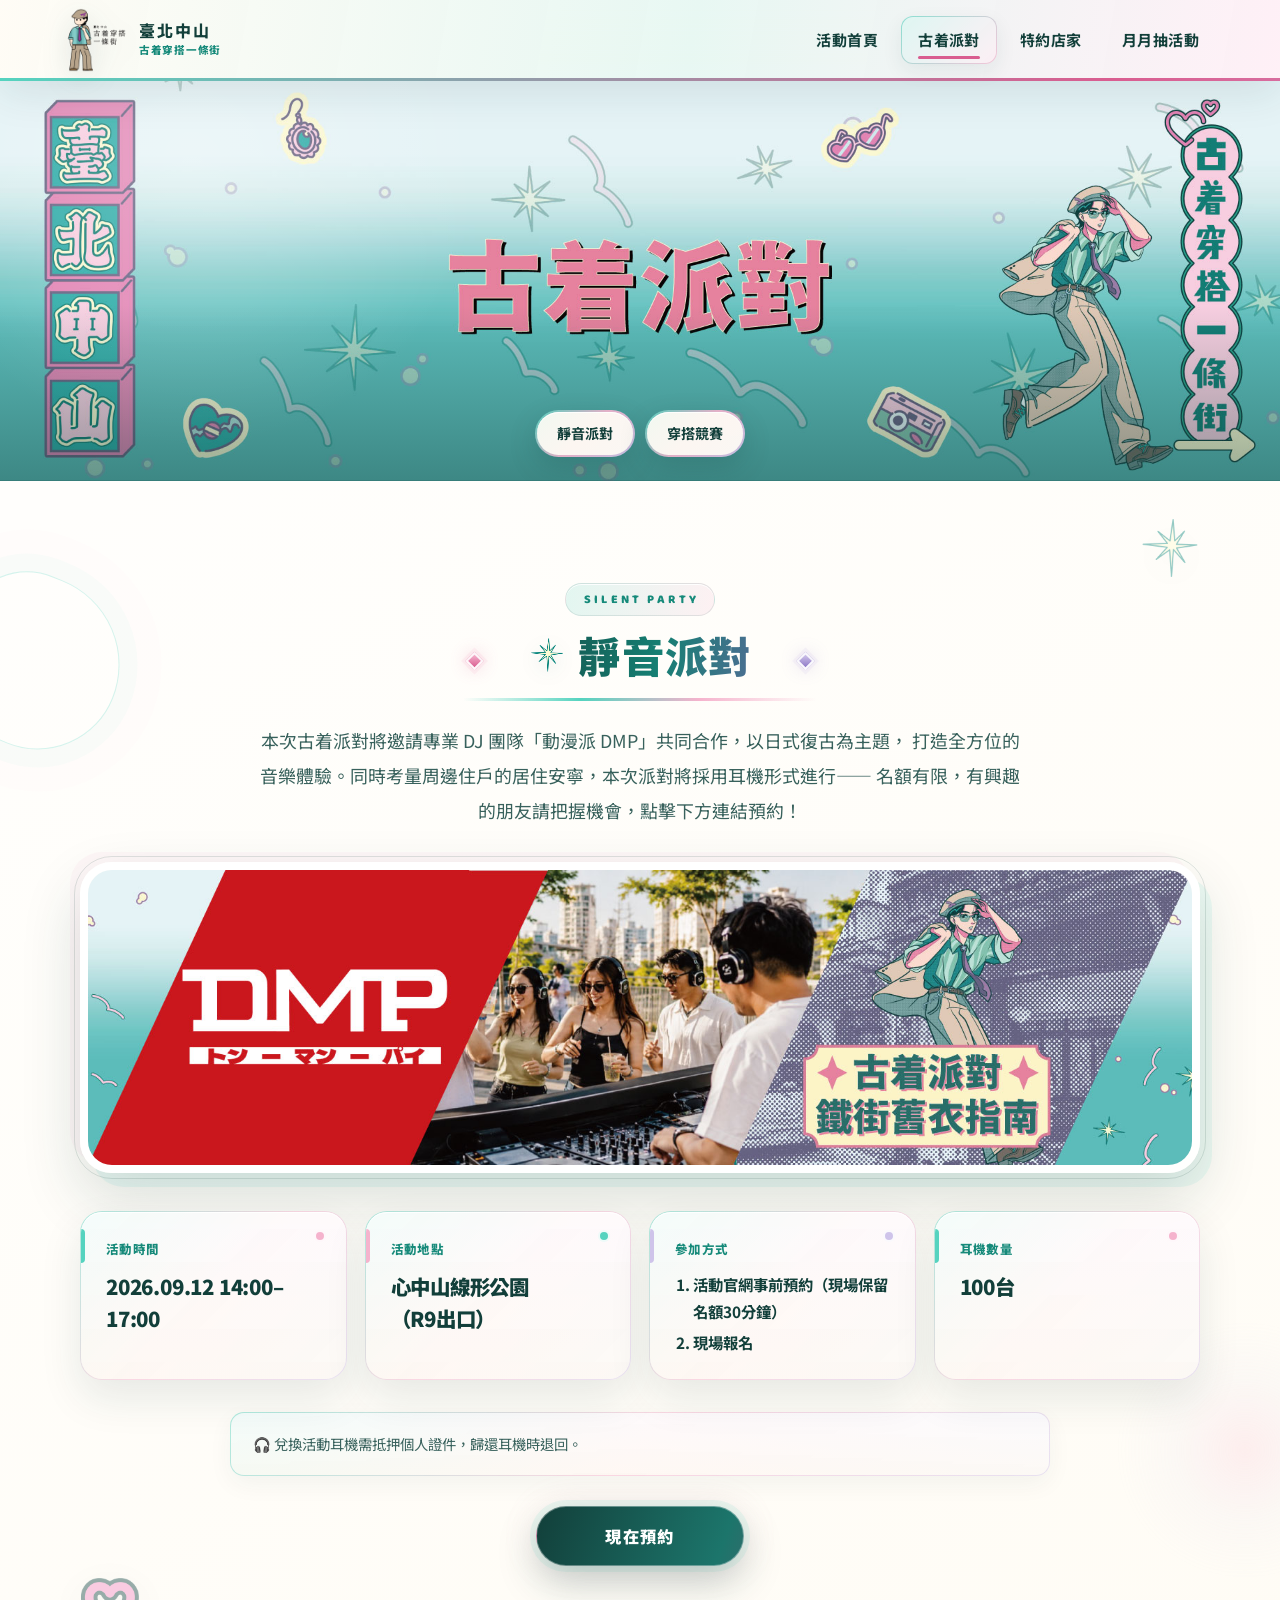
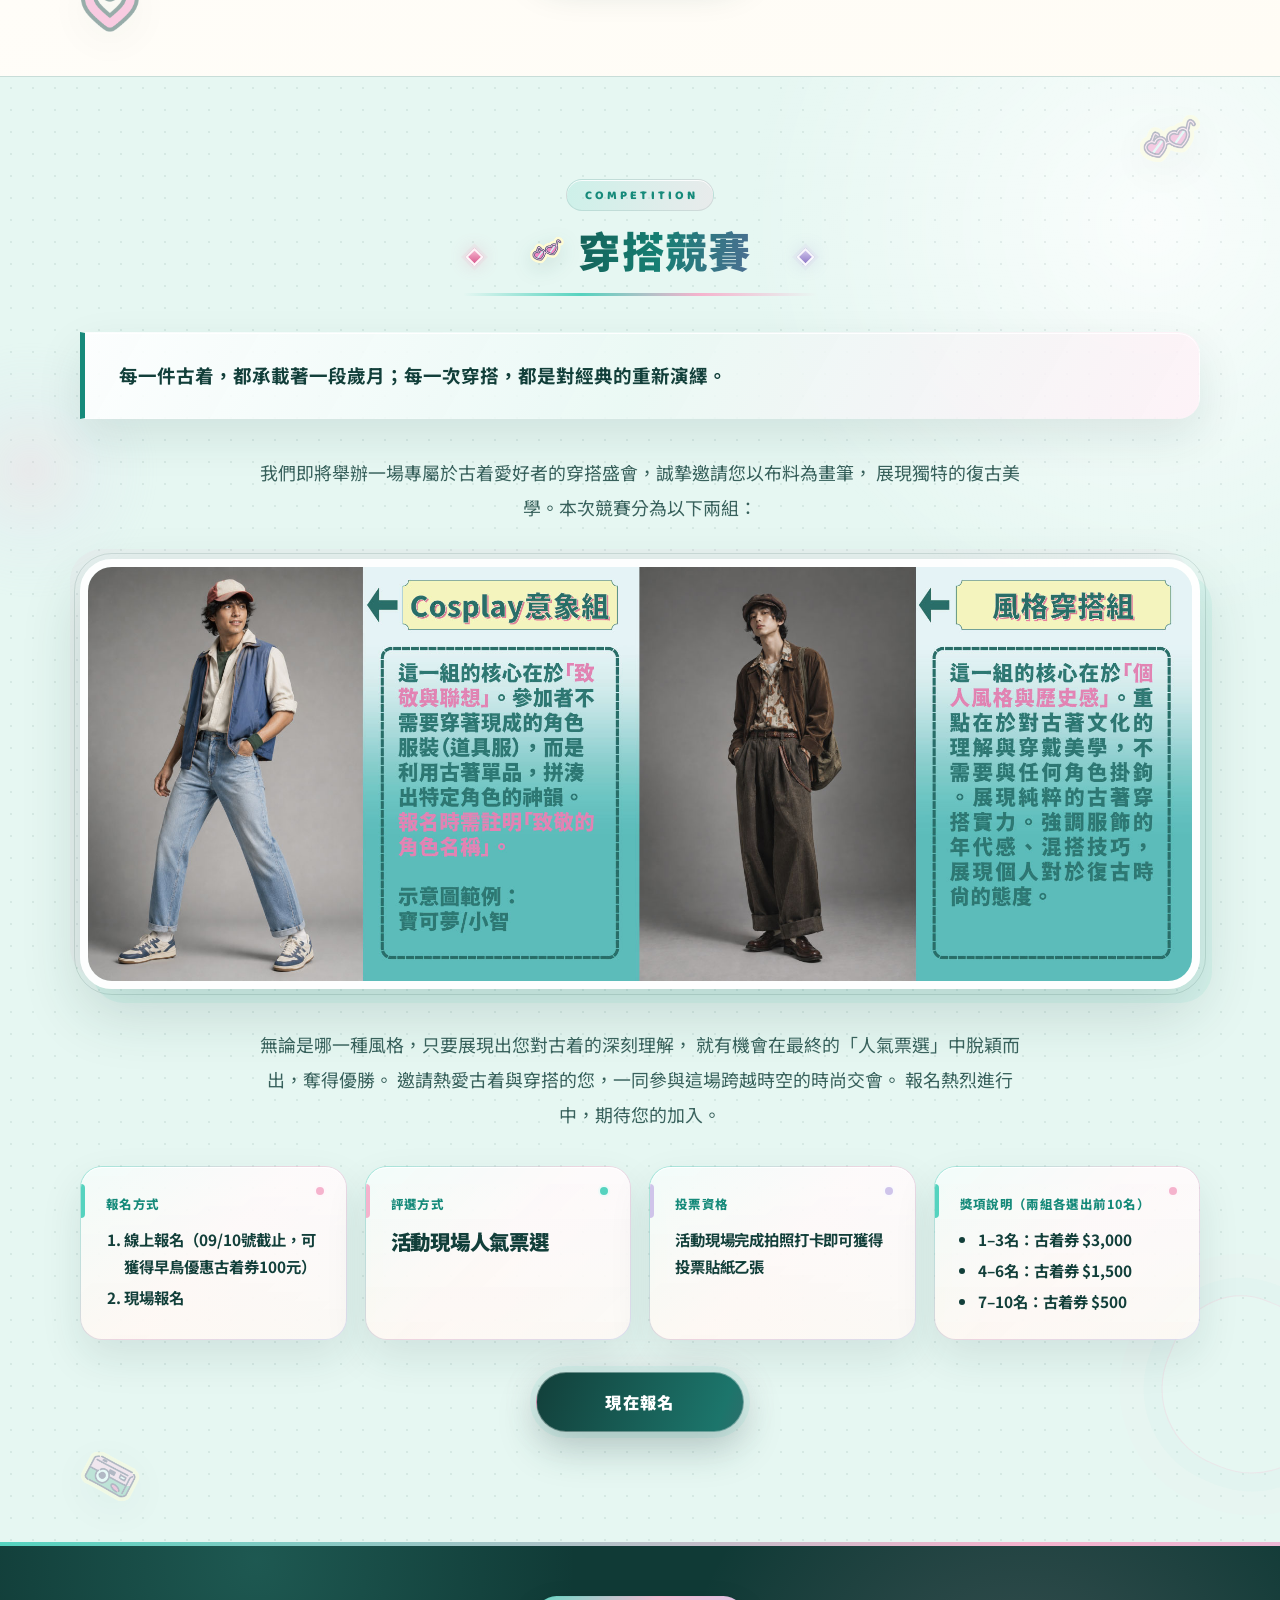
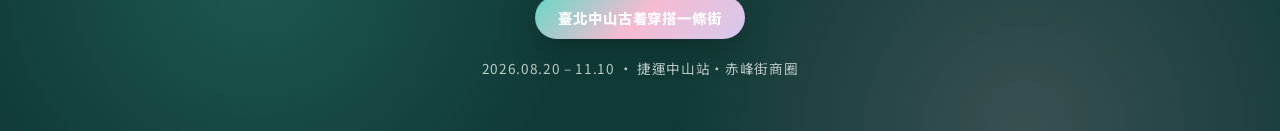
==== commit 4da34a34: "homepage summary, timeline, content fixes homepage summary, timeline, content fixes" ====
--- a/activity.html
+++ b/activity.html
@@ -8,7 +8,7 @@
 <link rel="preconnect" href="https://fonts.googleapis.com">
 <link rel="preconnect" href="https://fonts.gstatic.com" crossorigin>
 <link href="https://fonts.googleapis.com/css2?family=Noto+Sans+TC:wght@400;500;700;900&family=Baloo+2:wght@600;700;800&display=swap" rel="stylesheet">
-<link rel="stylesheet" href="style.css?v=42">
+<link rel="stylesheet" href="style.css?v=43">
 <link rel="icon" type="image/png" href="images/favicon.png">
 </head>
 <body class="page-activity">
@@ -80,7 +80,7 @@
       <div class="info-grid">
         <div class="info-block">
           <h3>活動時間</h3>
-          <p class="info-value">115年9月12日14:00-17:00</p>
+          <p class="info-value">2026.09.12 14:00–17:00</p>
         </div>
         <div class="info-block">
           <h3>活動地點</h3>
@@ -142,11 +142,11 @@
           <p class="info-value info-value-sm">活動現場完成拍照打卡即可獲得投票貼紙乙張</p>
         </div>
         <div class="info-block">
-          <h3>獎項說明（兩組各選出前三名）</h3>
+          <h3>獎項說明（兩組各選出前10名）</h3>
           <ul class="info-value-list">
-            <li>冠軍：古着券 $<span class="count-up" data-target="10000">0</span></li>
-            <li>亞軍：古着券 $<span class="count-up" data-target="5000">0</span></li>
-            <li>季軍：古着券 $<span class="count-up" data-target="3000">0</span></li>
+            <li>1–3名：古着券 $3,000</li>
+            <li>4–6名：古着券 $1,500</li>
+            <li>7–10名：古着券 $500</li>
           </ul>
         </div>
       </div>
@@ -160,7 +160,7 @@
 
 <footer class="footer">
   <span class="footer-badge">臺北中山古着穿搭一條街</span>
-  <p class="footer-dates">2026.08.20 – 11.10 ・ 台北市中山區赤峰街</p>
+  <p class="footer-dates">2026.08.20 – 11.10 ・ 捷運中山站・赤峰街商圈</p>
 </footer>
 
 <script src="script.js?v=2"></script>
--- a/style.css
+++ b/style.css
@@ -2532,3 +2532,61 @@
       -6px -6px 0 rgba(245,179,205,0.08);
   }
 }
+
+/* ---------- Homepage summary + timeline (added for UX clarity pass) ---------- */
+
+.hero-summary {
+  position: relative;
+  text-align: center;
+  padding: 36px 24px 34px;
+  background: linear-gradient(90deg, rgba(85, 211, 191, 0.14), rgba(245, 179, 205, 0.13)), var(--paper);
+  border-bottom: 3px solid var(--ink);
+}
+
+.hero-summary-text {
+  max-width: 640px;
+  margin: 0 auto 24px;
+  font-size: 1.1rem;
+  line-height: 1.85;
+  color: var(--ink);
+}
+
+.hero-summary-actions {
+  display: flex;
+  flex-wrap: wrap;
+  justify-content: center;
+  gap: 14px;
+}
+
+.hero-summary-actions .reserve-btn {
+  padding: 14px 28px;
+  font-size: 0.95rem;
+}
+
+.timeline-grid {
+  display: grid;
+  grid-template-columns: repeat(auto-fit, minmax(220px, 1fr));
+  gap: 24px;
+  margin-top: 28px;
+}
+
+.timeline-item {
+  background: var(--paper);
+  border: 3px solid var(--ink);
+  border-radius: 18px;
+  padding: 26px 22px;
+  box-shadow: 5px 5px 0 var(--ink);
+  text-align: center;
+}
+
+.timeline-date {
+  display: inline-block;
+  font-size: 1.15rem;
+  font-weight: 900;
+  letter-spacing: -0.01em;
+  color: var(--mint-deep);
+  margin-bottom: 10px;
+}
+
+.timeline-item h3 { font-size: 1.05rem; margin-bottom: 8px; }
+.timeline-item p { margin: 0; font-size: 0.92rem; opacity: 0.85; line-height: 1.6; }
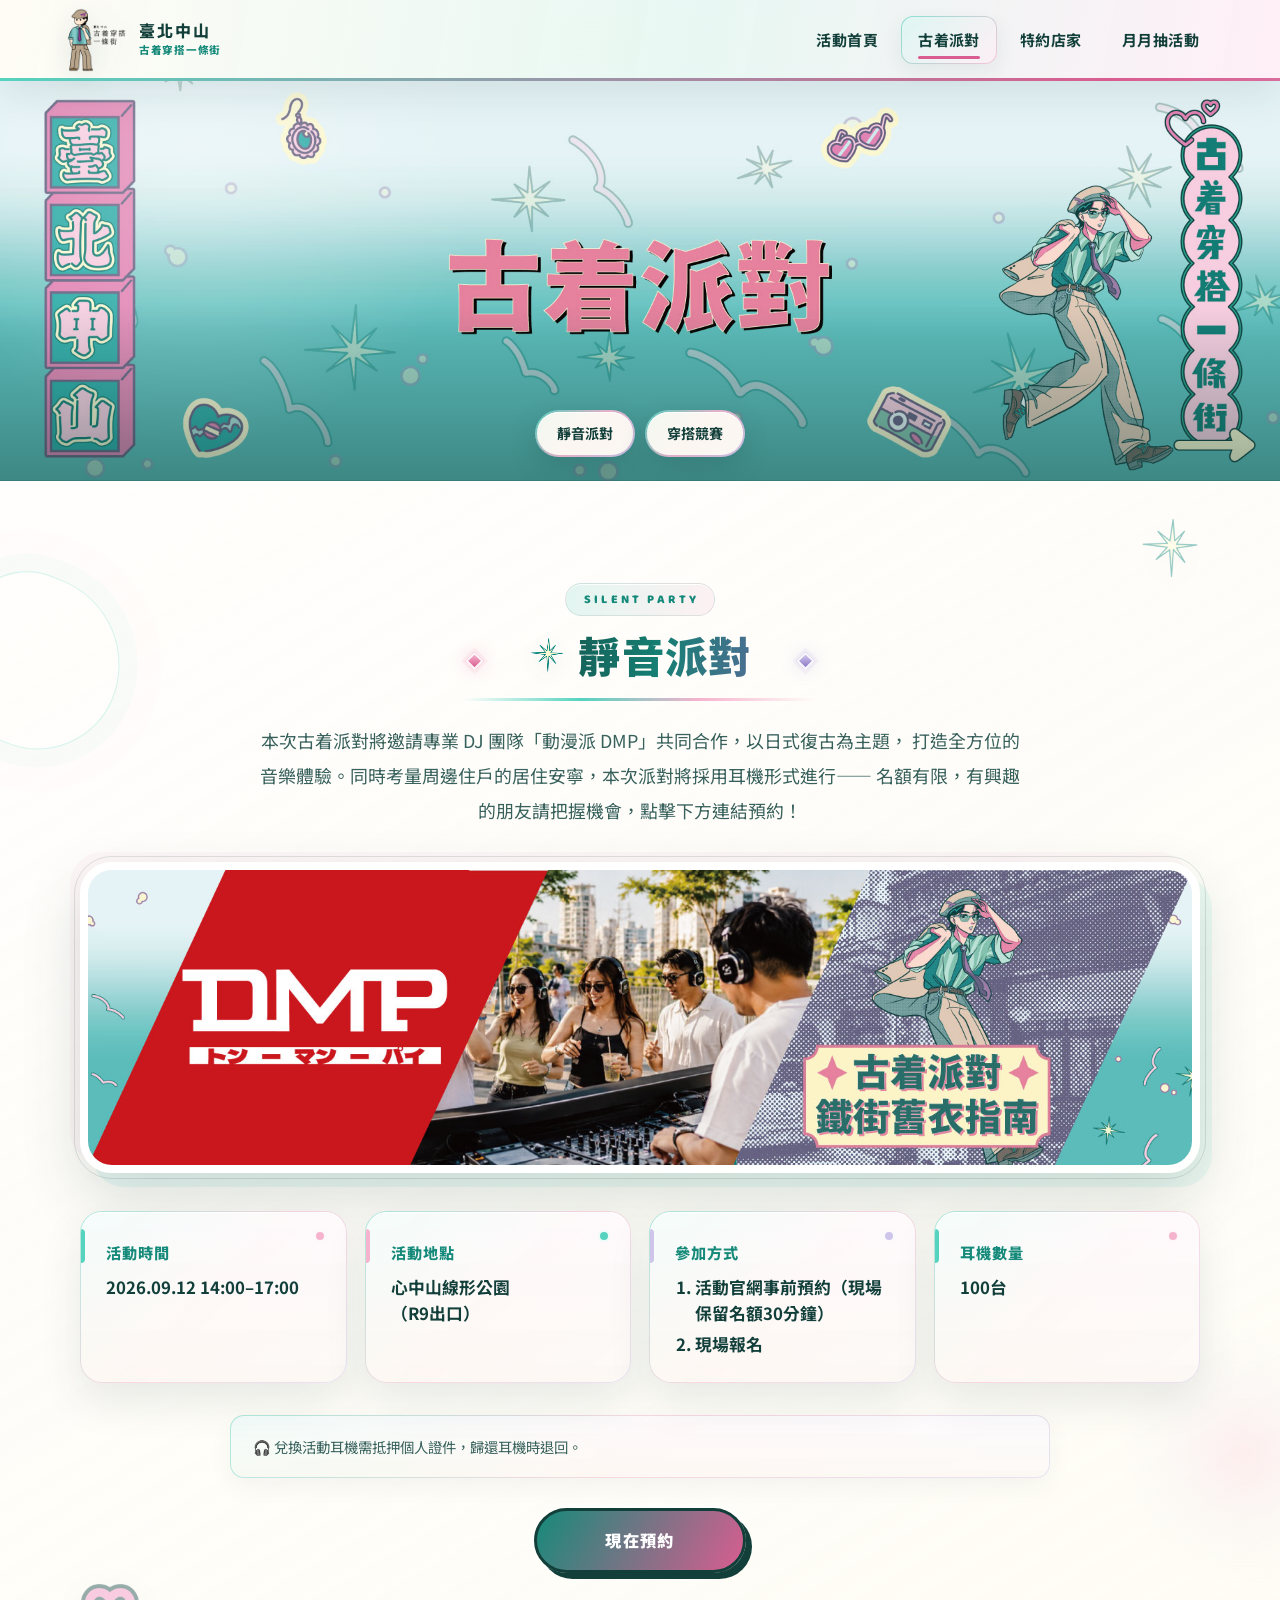
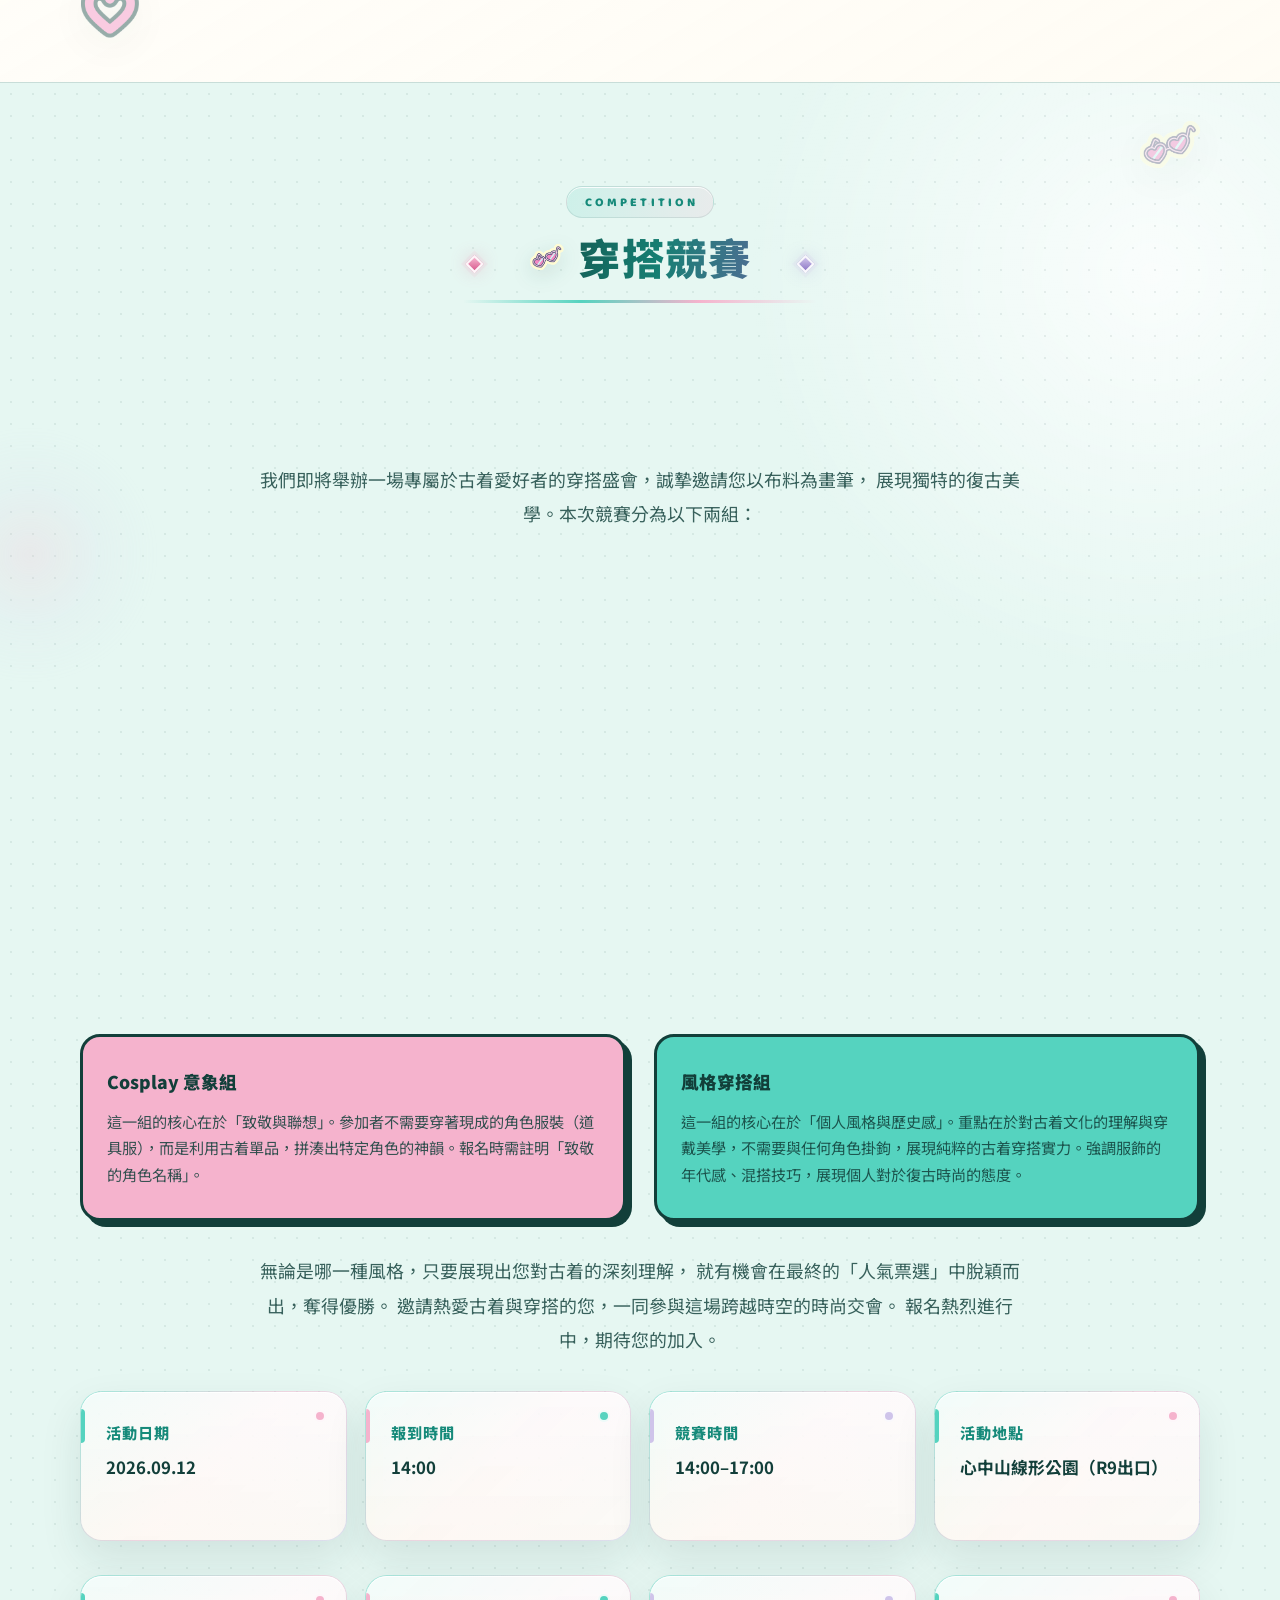
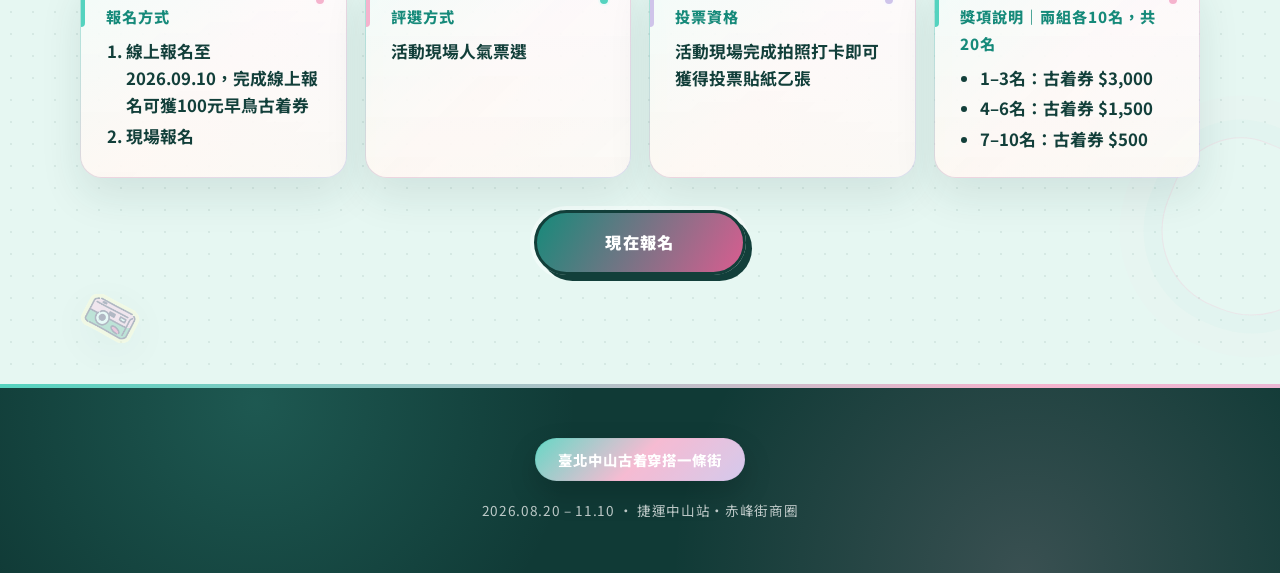
==== commit 3b196a18: "Upload Upload Upload Upload" ====
--- a/activity.html
+++ b/activity.html
@@ -8,7 +8,7 @@
 <link rel="preconnect" href="https://fonts.googleapis.com">
 <link rel="preconnect" href="https://fonts.gstatic.com" crossorigin>
 <link href="https://fonts.googleapis.com/css2?family=Noto+Sans+TC:wght@400;500;700;900&family=Baloo+2:wght@600;700;800&display=swap" rel="stylesheet">
-<link rel="stylesheet" href="style.css?v=43">
+<link rel="stylesheet" href="style.css?v=48">
 <link rel="icon" type="image/png" href="images/favicon.png">
 </head>
 <body class="page-activity">
@@ -119,17 +119,49 @@
         展現獨特的復古美學。本次競賽分為以下兩組：
       </p>
       <img src="images/competition-cosplay.jpg" alt="Cosplay 意象組與風格穿搭組說明" class="content-photo content-photo-wide">
+
+      <div class="highlight-grid">
+        <div class="highlight-card card-pink">
+          <h3>Cosplay 意象組</h3>
+          <p>這一組的核心在於「致敬與聯想」。參加者不需要穿著現成的角色服裝（道具服），而是利用古着單品，拼湊出特定角色的神韻。報名時需註明「致敬的角色名稱」。</p>
+        </div>
+        <div class="highlight-card card-mint">
+          <h3>風格穿搭組</h3>
+          <p>這一組的核心在於「個人風格與歷史感」。重點在於對古着文化的理解與穿戴美學，不需要與任何角色掛鉤，展現純粹的古着穿搭實力。強調服飾的年代感、混搭技巧，展現個人對於復古時尚的態度。</p>
+        </div>
+      </div>
+
       <p class="lead">
         無論是哪一種風格，只要展現出您對古着的深刻理解，
         就有機會在最終的「人氣票選」中脫穎而出，奪得優勝。
         邀請熱愛古着與穿搭的您，一同參與這場跨越時空的時尚交會。
         報名熱烈進行中，期待您的加入。
       </p>
+
+      <div class="info-grid">
+        <div class="info-block">
+          <h3>活動日期</h3>
+          <p class="info-value">2026.09.12</p>
+        </div>
+        <div class="info-block">
+          <h3>報到時間</h3>
+          <p class="info-value">14:00</p>
+        </div>
+        <div class="info-block">
+          <h3>競賽時間</h3>
+          <p class="info-value info-value-sm">14:00–17:00</p>
+        </div>
+        <div class="info-block">
+          <h3>活動地點</h3>
+          <p class="info-value info-value-sm">心中山線形公園（R9出口）</p>
+        </div>
+      </div>
+
       <div class="info-grid">
         <div class="info-block">
           <h3>報名方式</h3>
           <ol class="info-value-list">
-            <li>線上報名（09/10號截止，可獲得早鳥優惠古着券100元）</li>
+            <li>線上報名至 2026.09.10，完成線上報名可獲100元早鳥古着券</li>
             <li>現場報名</li>
           </ol>
         </div>
@@ -142,7 +174,7 @@
           <p class="info-value info-value-sm">活動現場完成拍照打卡即可獲得投票貼紙乙張</p>
         </div>
         <div class="info-block">
-          <h3>獎項說明（兩組各選出前10名）</h3>
+          <h3>獎項說明｜兩組各10名，共20名</h3>
           <ul class="info-value-list">
             <li>1–3名：古着券 $3,000</li>
             <li>4–6名：古着券 $1,500</li>
--- a/style.css
+++ b/style.css
@@ -536,6 +536,7 @@
   grid-template-columns: repeat(auto-fit, minmax(220px, 1fr));
   gap: 28px;
   margin-top: 12px;
+  margin-bottom: 32px;
 }
 
 .highlight-card {
@@ -1698,21 +1699,21 @@
 }
 
 .info-block h3 {
-  margin-bottom: 10px;
+  margin-bottom: 8px;
   color: var(--mint-deep);
-  font-size: 0.78rem;
+  font-size: 0.95rem;
   font-weight: 800;
-  letter-spacing: 0.11em;
-}
-
-.info-value {
-  color: var(--ink);
-  font-size: clamp(1.05rem, 2vw, 1.28rem);
-  line-height: 1.55;
-}
-
+  letter-spacing: 0.07em;
+}
+
+.info-value,
 .info-value-sm,
-.info-value-list { font-size: 0.96rem; line-height: 1.75; }
+.info-value-list {
+  color: var(--ink);
+  font-size: 1.05rem;
+  font-weight: 700;
+  line-height: 1.6;
+}
 
 .note-box {
   max-width: 820px;
@@ -2590,3 +2591,43 @@
 
 .timeline-item h3 { font-size: 1.05rem; margin-bottom: 8px; }
 .timeline-item p { margin: 0; font-size: 0.92rem; opacity: 0.85; line-height: 1.6; }
+
+/* ---------- Reserve button: force high-visibility state ---------- */
+/* Earlier layers left this button looking too muted; this is the
+   definitive, highest-priority style so it reads as the clear,
+   clickable primary action on the page. */
+
+.reserve-btn {
+  display: inline-block;
+  background: linear-gradient(120deg, var(--mint-deep) 0%, var(--pink-deep) 100%);
+  color: #ffffff;
+  border: 3px solid var(--ink);
+  box-shadow: 6px 6px 0 var(--ink), 0 0 0 4px rgba(255, 255, 255, 0.4);
+  font-weight: 900;
+  opacity: 1;
+}
+
+.reserve-btn:hover {
+  background: linear-gradient(120deg, var(--pink-deep) 0%, var(--mint-deep) 100%);
+  color: #ffffff;
+  transform: translate(-3px, -3px);
+  box-shadow: 9px 9px 0 var(--ink), 0 0 0 4px rgba(255, 255, 255, 0.4);
+}
+
+.info-block h3 {
+  font-size: 0.95rem;
+  font-weight: 800;
+  letter-spacing: 0.07em;
+  color: var(--mint-deep);
+  margin-bottom: 8px;
+}
+
+.info-value,
+.info-value-sm,
+.info-value-list {
+  font-size: 1.05rem !important;
+  font-weight: 700 !important;
+  line-height: 1.6;
+  color: var(--ink);
+  letter-spacing: normal;
+}
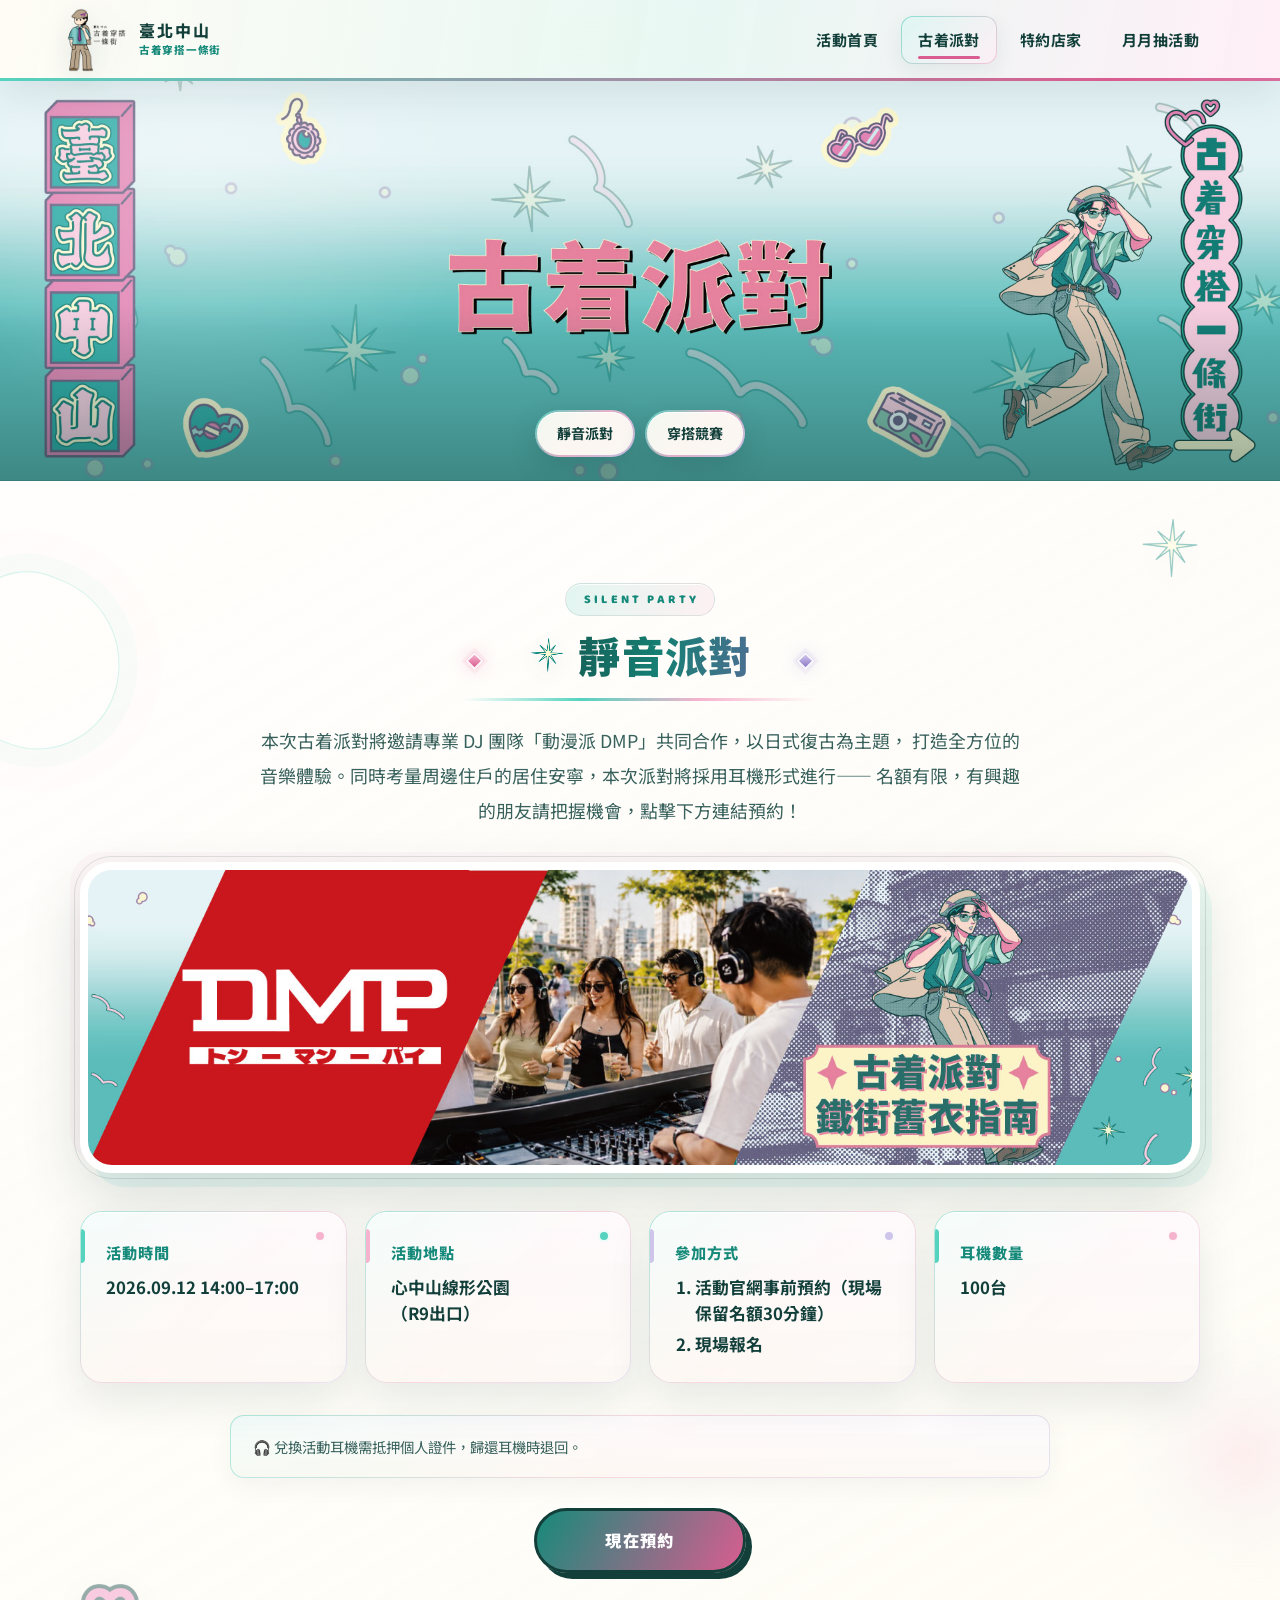
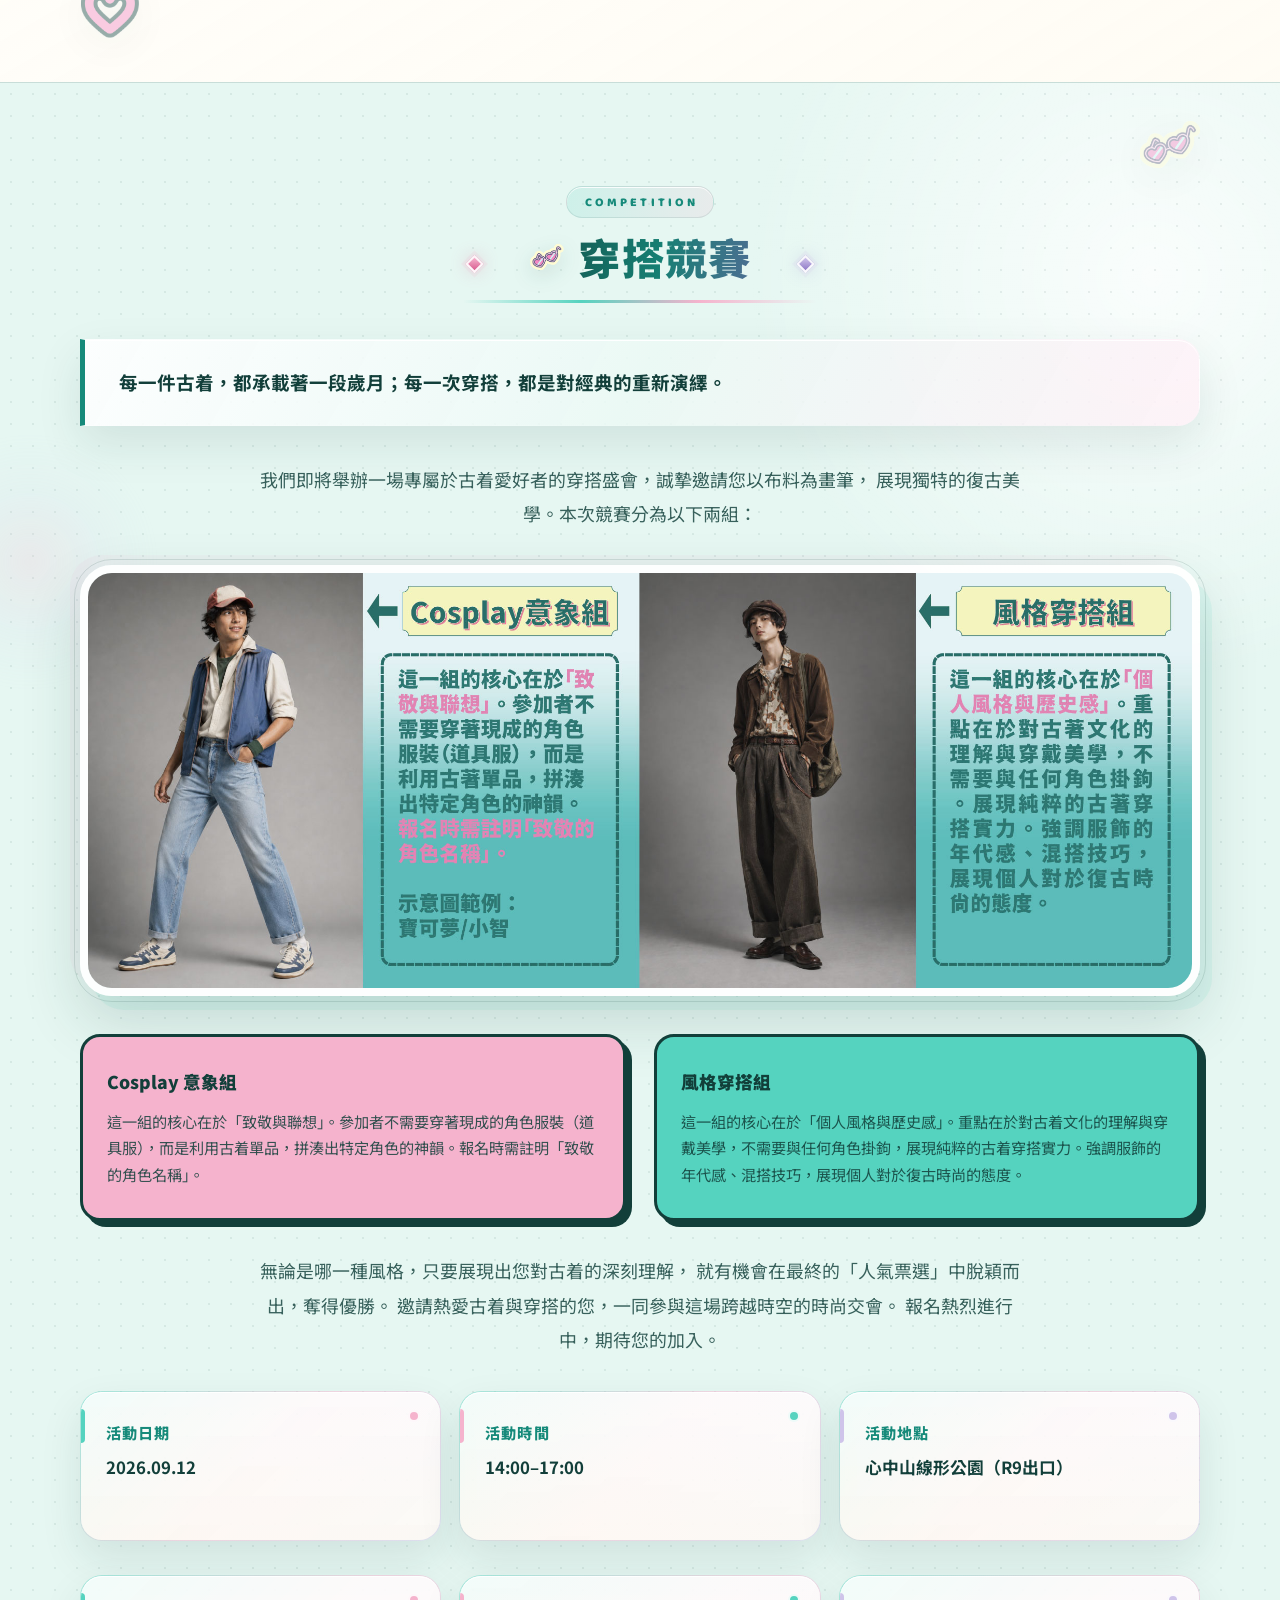
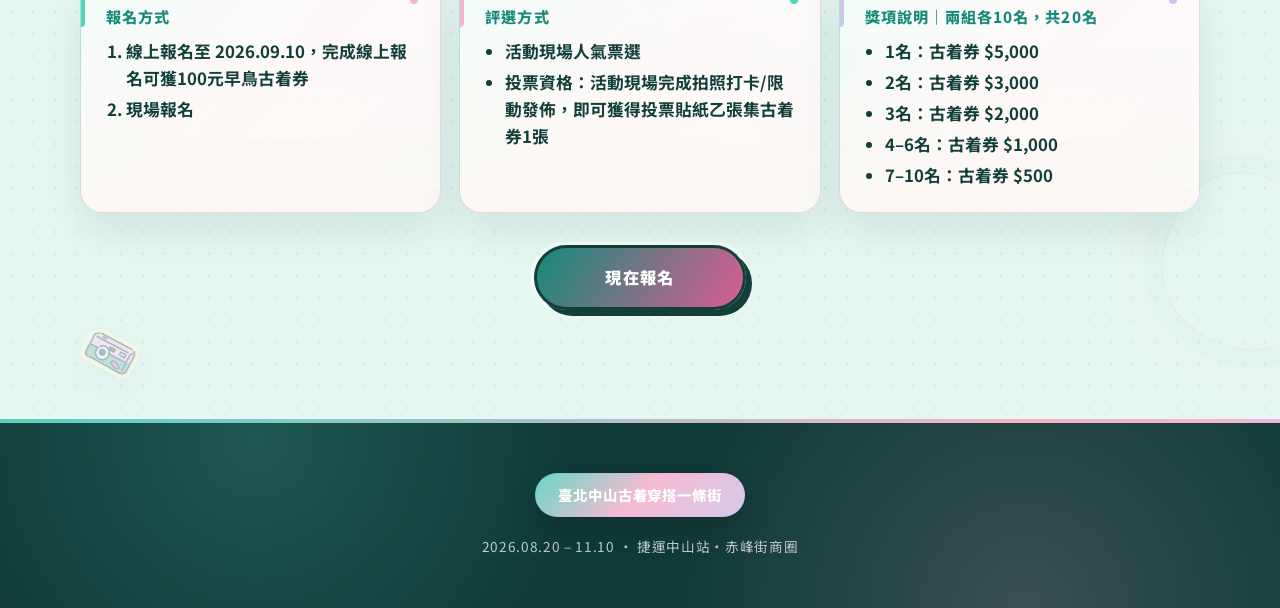
==== commit 6faf278e: "update update" ====
--- a/activity.html
+++ b/activity.html
@@ -144,12 +144,8 @@
           <p class="info-value">2026.09.12</p>
         </div>
         <div class="info-block">
-          <h3>報到時間</h3>
-          <p class="info-value">14:00</p>
-        </div>
-        <div class="info-block">
-          <h3>競賽時間</h3>
-          <p class="info-value info-value-sm">14:00–17:00</p>
+          <h3>活動時間</h3>
+          <p class="info-value">14:00–17:00</p>
         </div>
         <div class="info-block">
           <h3>活動地點</h3>
@@ -167,17 +163,18 @@
         </div>
         <div class="info-block">
           <h3>評選方式</h3>
-          <p class="info-value">活動現場人氣票選</p>
-        </div>
-        <div class="info-block">
-          <h3>投票資格</h3>
-          <p class="info-value info-value-sm">活動現場完成拍照打卡即可獲得投票貼紙乙張</p>
+          <ul class="info-value-list">
+            <li>活動現場人氣票選</li>
+            <li>投票資格：活動現場完成拍照打卡/限動發佈，即可獲得投票貼紙乙張集古着券1張</li>
+          </ul>
         </div>
         <div class="info-block">
           <h3>獎項說明｜兩組各10名，共20名</h3>
           <ul class="info-value-list">
-            <li>1–3名：古着券 $3,000</li>
-            <li>4–6名：古着券 $1,500</li>
+            <li>1名：古着券 $5,000</li>
+            <li>2名：古着券 $3,000</li>
+            <li>3名：古着券 $2,000</li>
+            <li>4–6名：古着券 $1,000</li>
             <li>7–10名：古着券 $500</li>
           </ul>
         </div>
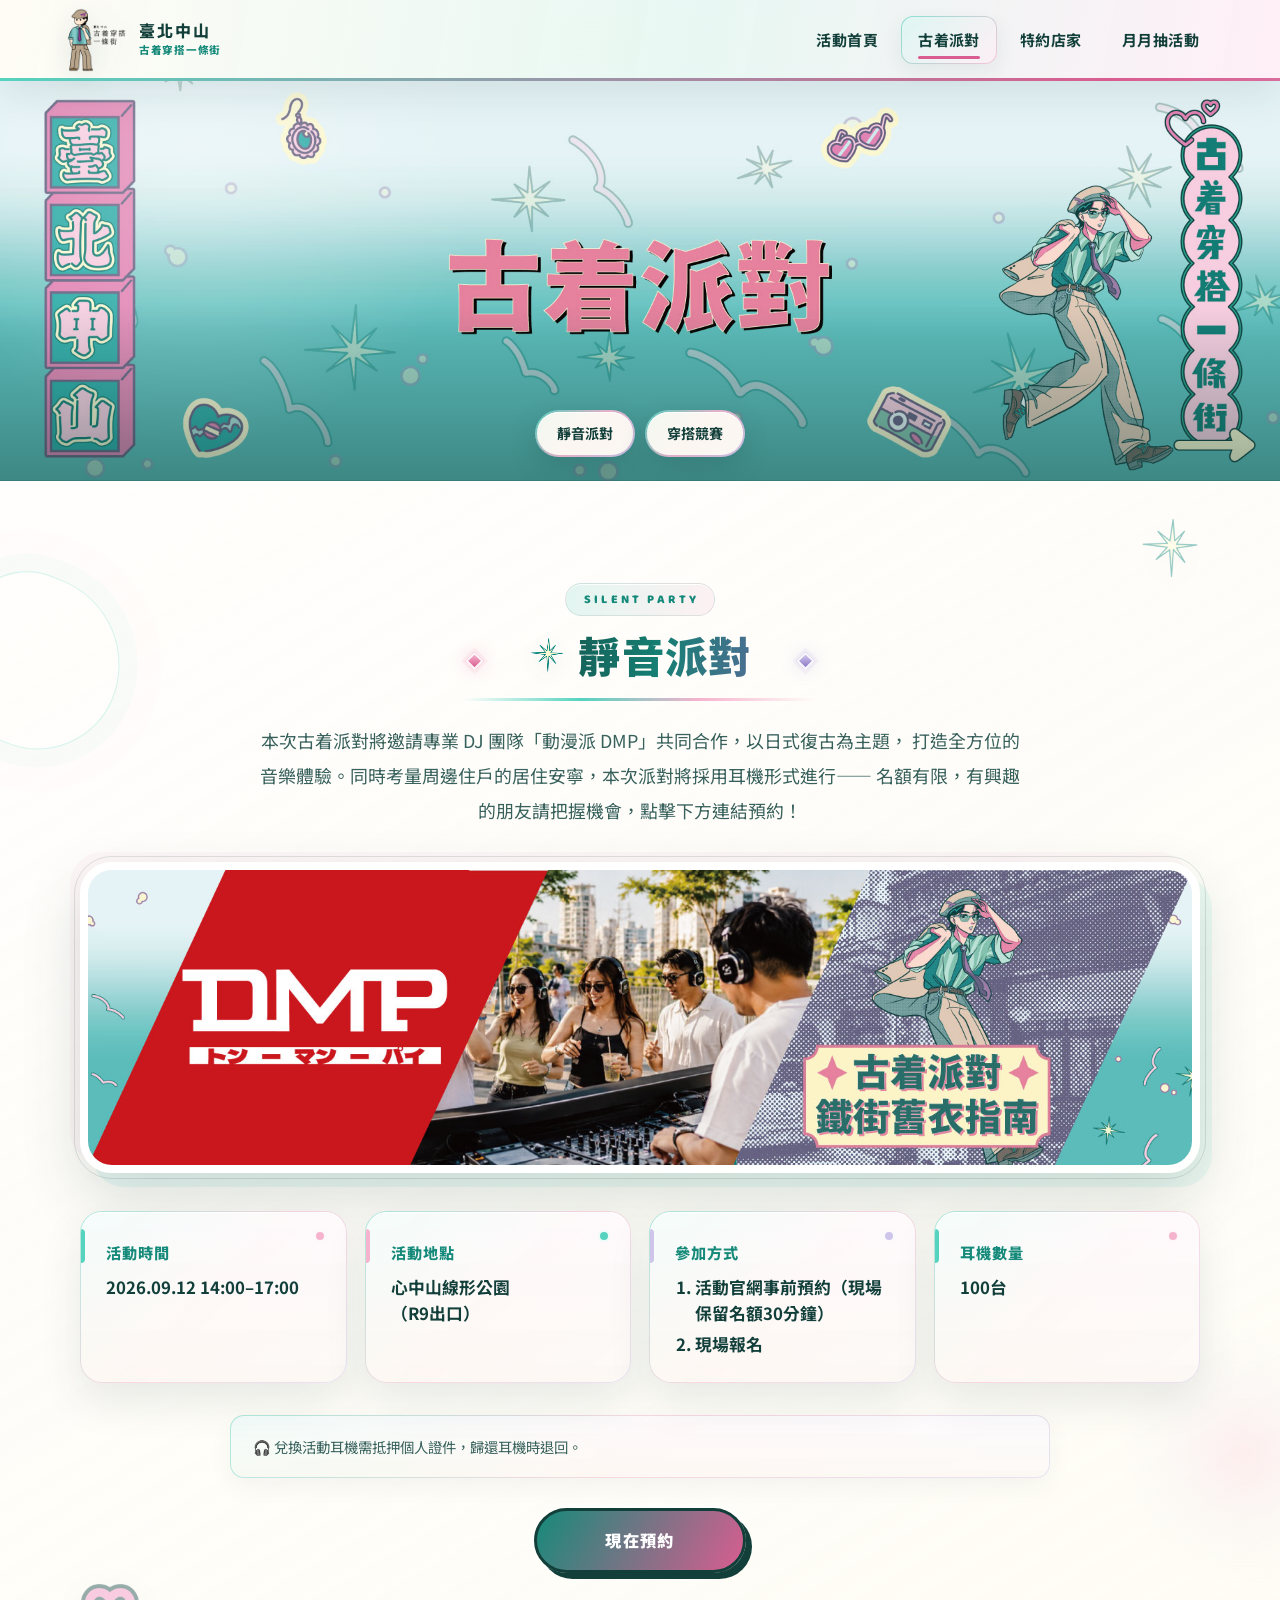
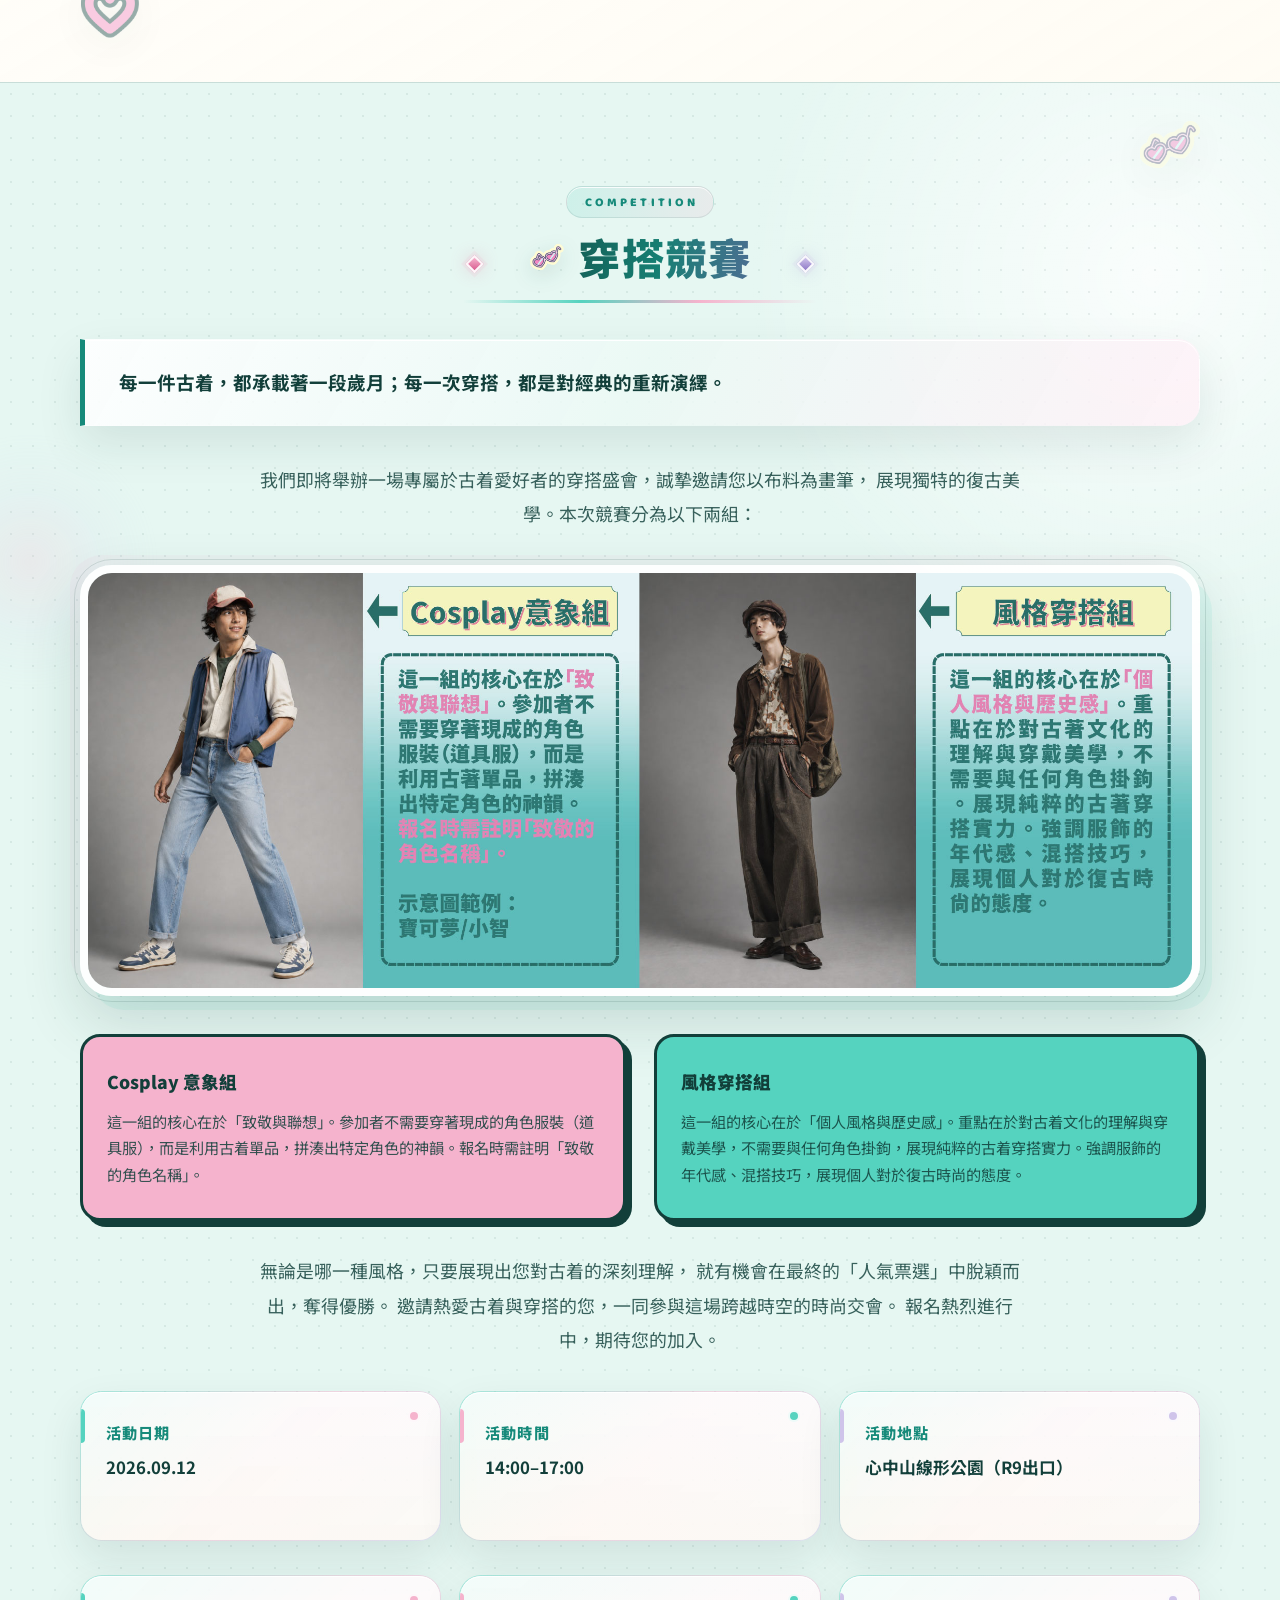
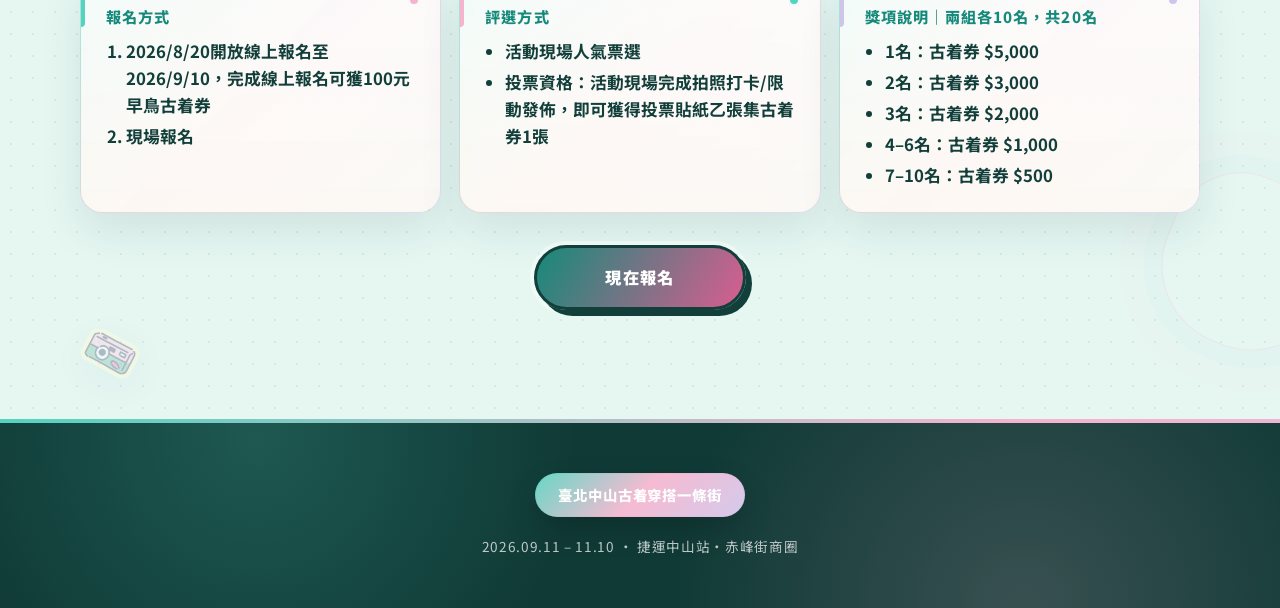
==== commit 4275eef2: "0902update 0902update" ====
--- a/activity.html
+++ b/activity.html
@@ -8,7 +8,7 @@
 <link rel="preconnect" href="https://fonts.googleapis.com">
 <link rel="preconnect" href="https://fonts.gstatic.com" crossorigin>
 <link href="https://fonts.googleapis.com/css2?family=Noto+Sans+TC:wght@400;500;700;900&family=Baloo+2:wght@600;700;800&display=swap" rel="stylesheet">
-<link rel="stylesheet" href="style.css?v=48">
+<link rel="stylesheet" href="style.css?v=50">
 <link rel="icon" type="image/png" href="images/favicon.png">
 </head>
 <body class="page-activity">
@@ -157,7 +157,7 @@
         <div class="info-block">
           <h3>報名方式</h3>
           <ol class="info-value-list">
-            <li>線上報名至 2026.09.10，完成線上報名可獲100元早鳥古着券</li>
+            <li>2026/8/20開放線上報名至2026/9/10，完成線上報名可獲100元早鳥古着券</li>
             <li>現場報名</li>
           </ol>
         </div>
@@ -189,7 +189,7 @@
 
 <footer class="footer">
   <span class="footer-badge">臺北中山古着穿搭一條街</span>
-  <p class="footer-dates">2026.08.20 – 11.10 ・ 捷運中山站・赤峰街商圈</p>
+  <p class="footer-dates">2026.09.11 – 11.10 ・ 捷運中山站・赤峰街商圈</p>
 </footer>
 
 <script src="script.js?v=2"></script>
--- a/style.css
+++ b/style.css
@@ -195,7 +195,7 @@
   color: var(--ink);
   overflow: hidden;
   background-color: var(--ink);
-  background-image: url("images/hero-banner.jpg?v=3");
+  background-image: url("images/hero-banner.jpg?v=4");
   background-position: center;
   background-size: contain;
   background-repeat: no-repeat;
@@ -204,7 +204,7 @@
 @media (max-width: 780px) {
   .hero {
     aspect-ratio: 1080 / 1350;
-    background-image: url("images/hero-banner-mobile.jpg?v=3");
+    background-image: url("images/hero-banner-mobile.jpg?v=4");
   }
 }
 
@@ -2631,3 +2631,25 @@
   color: var(--ink);
   letter-spacing: normal;
 }
+
+.content-photo-pair {
+  display: flex;
+  gap: 20px;
+  justify-content: center;
+  align-items: flex-start;
+  flex-wrap: wrap;
+  max-width: 760px;
+  margin: 24px auto 28px;
+}
+
+.content-photo-pair .content-photo {
+  flex: 1 1 260px;
+  max-width: 360px;
+  margin-top: 0;
+  margin-bottom: 0;
+}
+
+@media (max-width: 640px) {
+  .content-photo-pair { flex-direction: column; align-items: center; }
+  .content-photo-pair .content-photo { max-width: 320px; }
+}
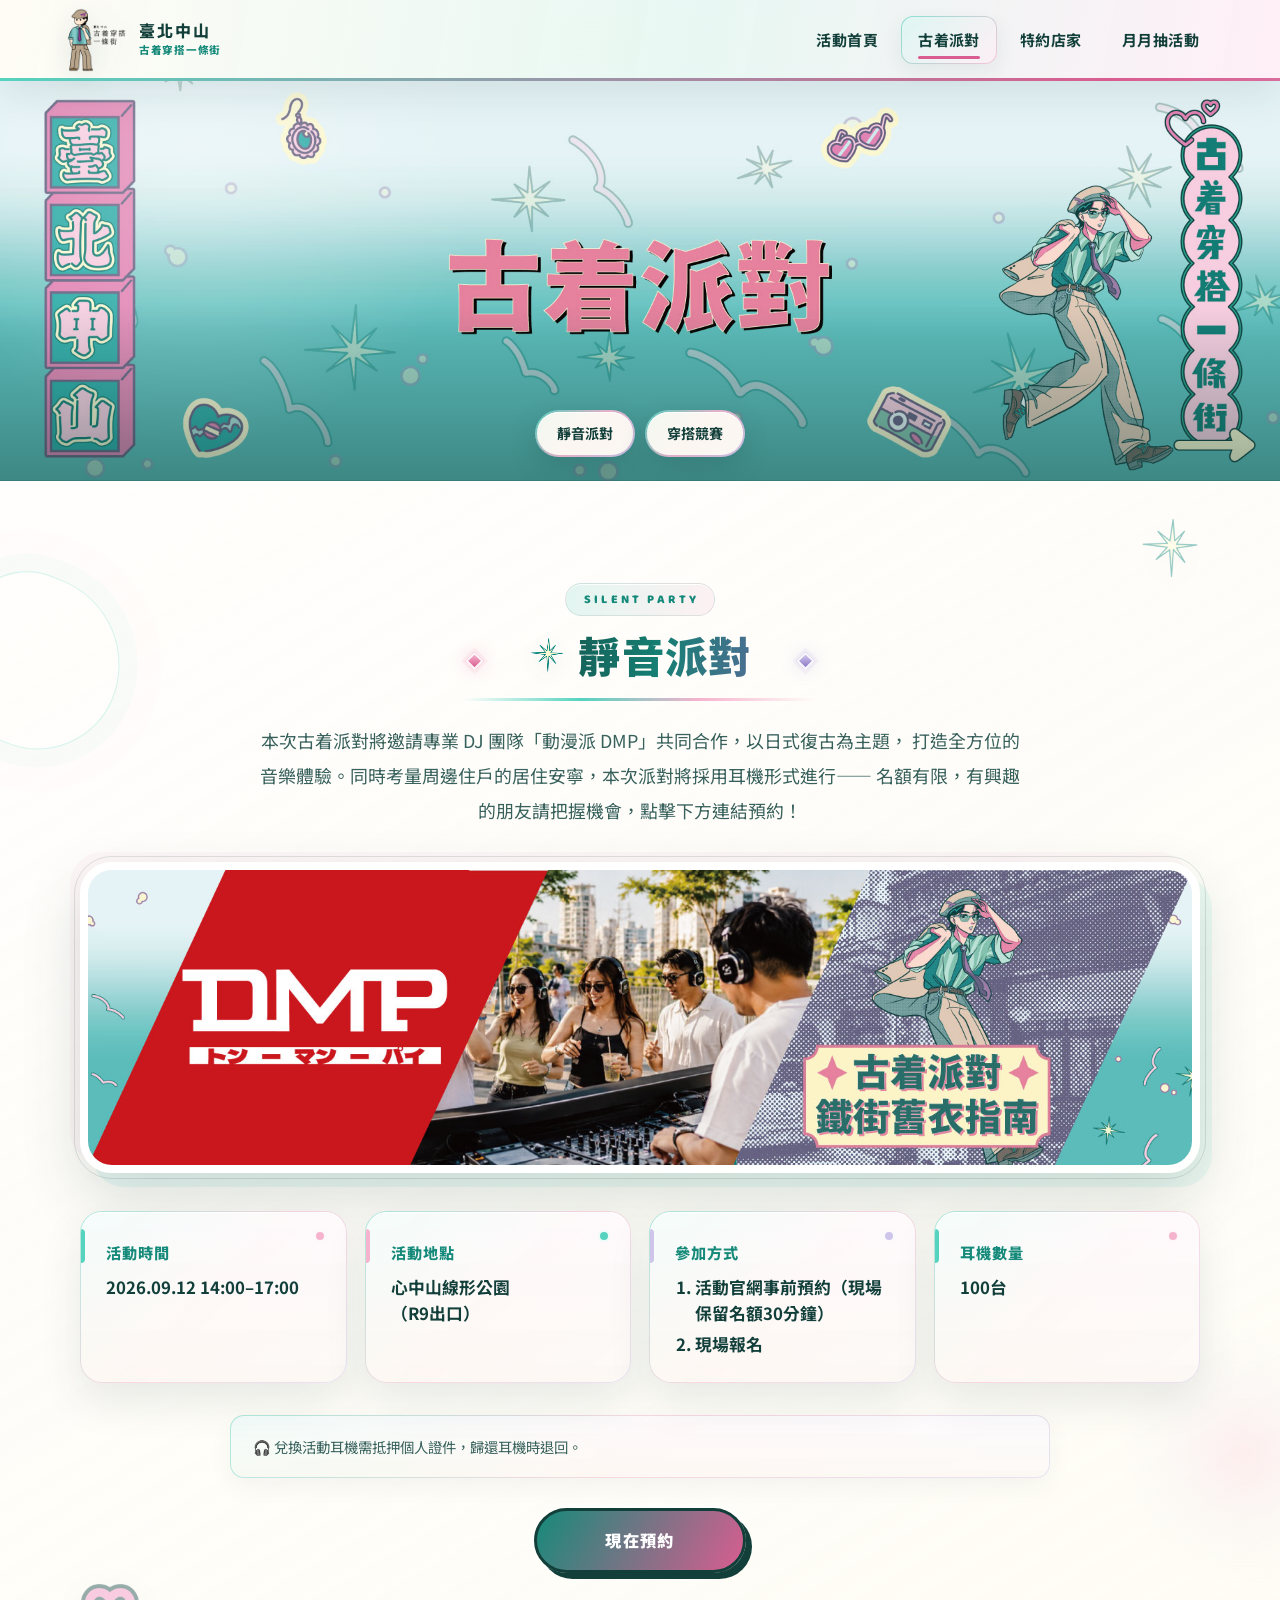
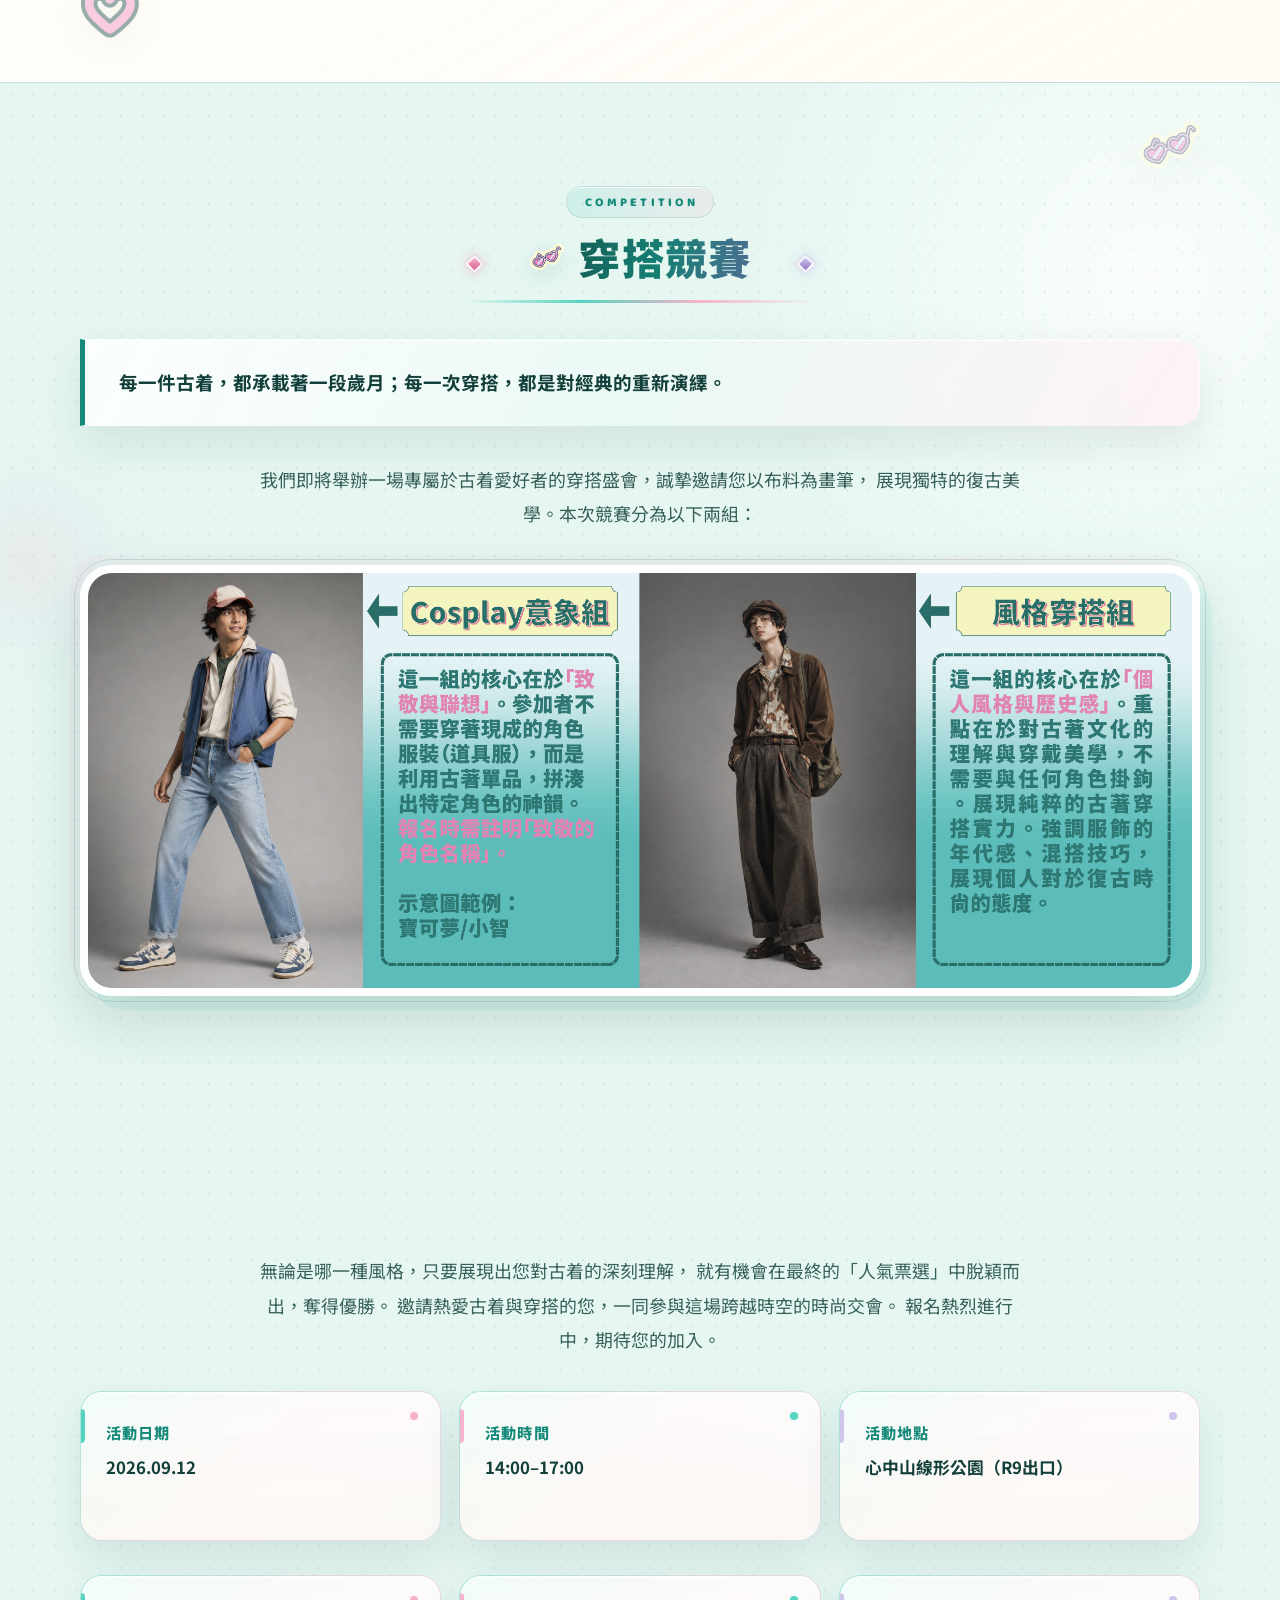
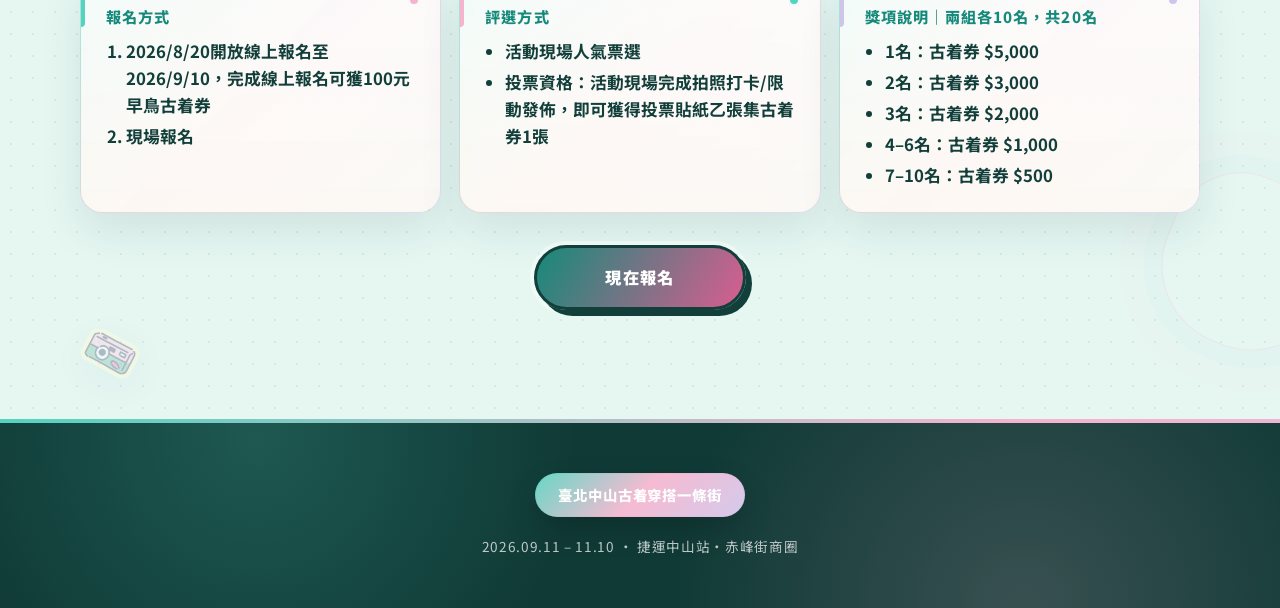
==== commit 42197ac5: "0904update2 0904update2" ====
--- a/activity.html
+++ b/activity.html
@@ -8,7 +8,7 @@
 <link rel="preconnect" href="https://fonts.googleapis.com">
 <link rel="preconnect" href="https://fonts.gstatic.com" crossorigin>
 <link href="https://fonts.googleapis.com/css2?family=Noto+Sans+TC:wght@400;500;700;900&family=Baloo+2:wght@600;700;800&display=swap" rel="stylesheet">
-<link rel="stylesheet" href="style.css?v=50">
+<link rel="stylesheet" href="style.css?v=52">
 <link rel="icon" type="image/png" href="images/favicon.png">
 </head>
 <body class="page-activity">
@@ -118,7 +118,7 @@
         我們即將舉辦一場專屬於古着愛好者的穿搭盛會，誠摯邀請您以布料為畫筆，
         展現獨特的復古美學。本次競賽分為以下兩組：
       </p>
-      <img src="images/competition-cosplay.jpg" alt="Cosplay 意象組與風格穿搭組說明" class="content-photo content-photo-wide">
+      <img src="images/competition-cosplay.jpg" alt="Cosplay 意象組與風格穿搭組說明" class="content-photo content-photo-wide zoomable">
 
       <div class="highlight-grid">
         <div class="highlight-card card-pink">
@@ -192,6 +192,6 @@
   <p class="footer-dates">2026.09.11 – 11.10 ・ 捷運中山站・赤峰街商圈</p>
 </footer>
 
-<script src="script.js?v=2"></script>
+<script src="script.js?v=3"></script>
 </body>
 </html>
--- a/style.css
+++ b/style.css
@@ -195,7 +195,7 @@
   color: var(--ink);
   overflow: hidden;
   background-color: var(--ink);
-  background-image: url("images/hero-banner.jpg?v=4");
+  background-image: url("images/hero-banner.jpg?v=5");
   background-position: center;
   background-size: contain;
   background-repeat: no-repeat;
@@ -204,7 +204,7 @@
 @media (max-width: 780px) {
   .hero {
     aspect-ratio: 1080 / 1350;
-    background-image: url("images/hero-banner-mobile.jpg?v=4");
+    background-image: url("images/hero-banner-mobile.jpg?v=5");
   }
 }
 
@@ -2653,3 +2653,52 @@
   .content-photo-pair { flex-direction: column; align-items: center; }
   .content-photo-pair .content-photo { max-width: 320px; }
 }
+
+.zoomable { cursor: zoom-in; }
+
+body.lightbox-lock { overflow: hidden; }
+
+.lightbox-overlay {
+  position: fixed;
+  inset: 0;
+  z-index: 999;
+  display: flex;
+  align-items: center;
+  justify-content: center;
+  padding: 40px;
+  background: rgba(18, 63, 58, 0.86);
+  opacity: 0;
+  visibility: hidden;
+  transition: opacity 0.25s ease;
+}
+
+.lightbox-overlay.open {
+  opacity: 1;
+  visibility: visible;
+}
+
+.lightbox-img {
+  max-width: 100%;
+  max-height: 100%;
+  border-radius: 16px;
+  box-shadow: 0 30px 80px rgba(0, 0, 0, 0.4);
+  cursor: zoom-out;
+}
+
+.lightbox-close {
+  position: absolute;
+  top: 20px;
+  right: 24px;
+  width: 44px;
+  height: 44px;
+  border: none;
+  border-radius: 50%;
+  background: rgba(255, 255, 255, 0.92);
+  color: var(--ink);
+  font-size: 1.2rem;
+  font-weight: 700;
+  cursor: pointer;
+  line-height: 1;
+}
+
+.lightbox-close:hover { background: #ffffff; }
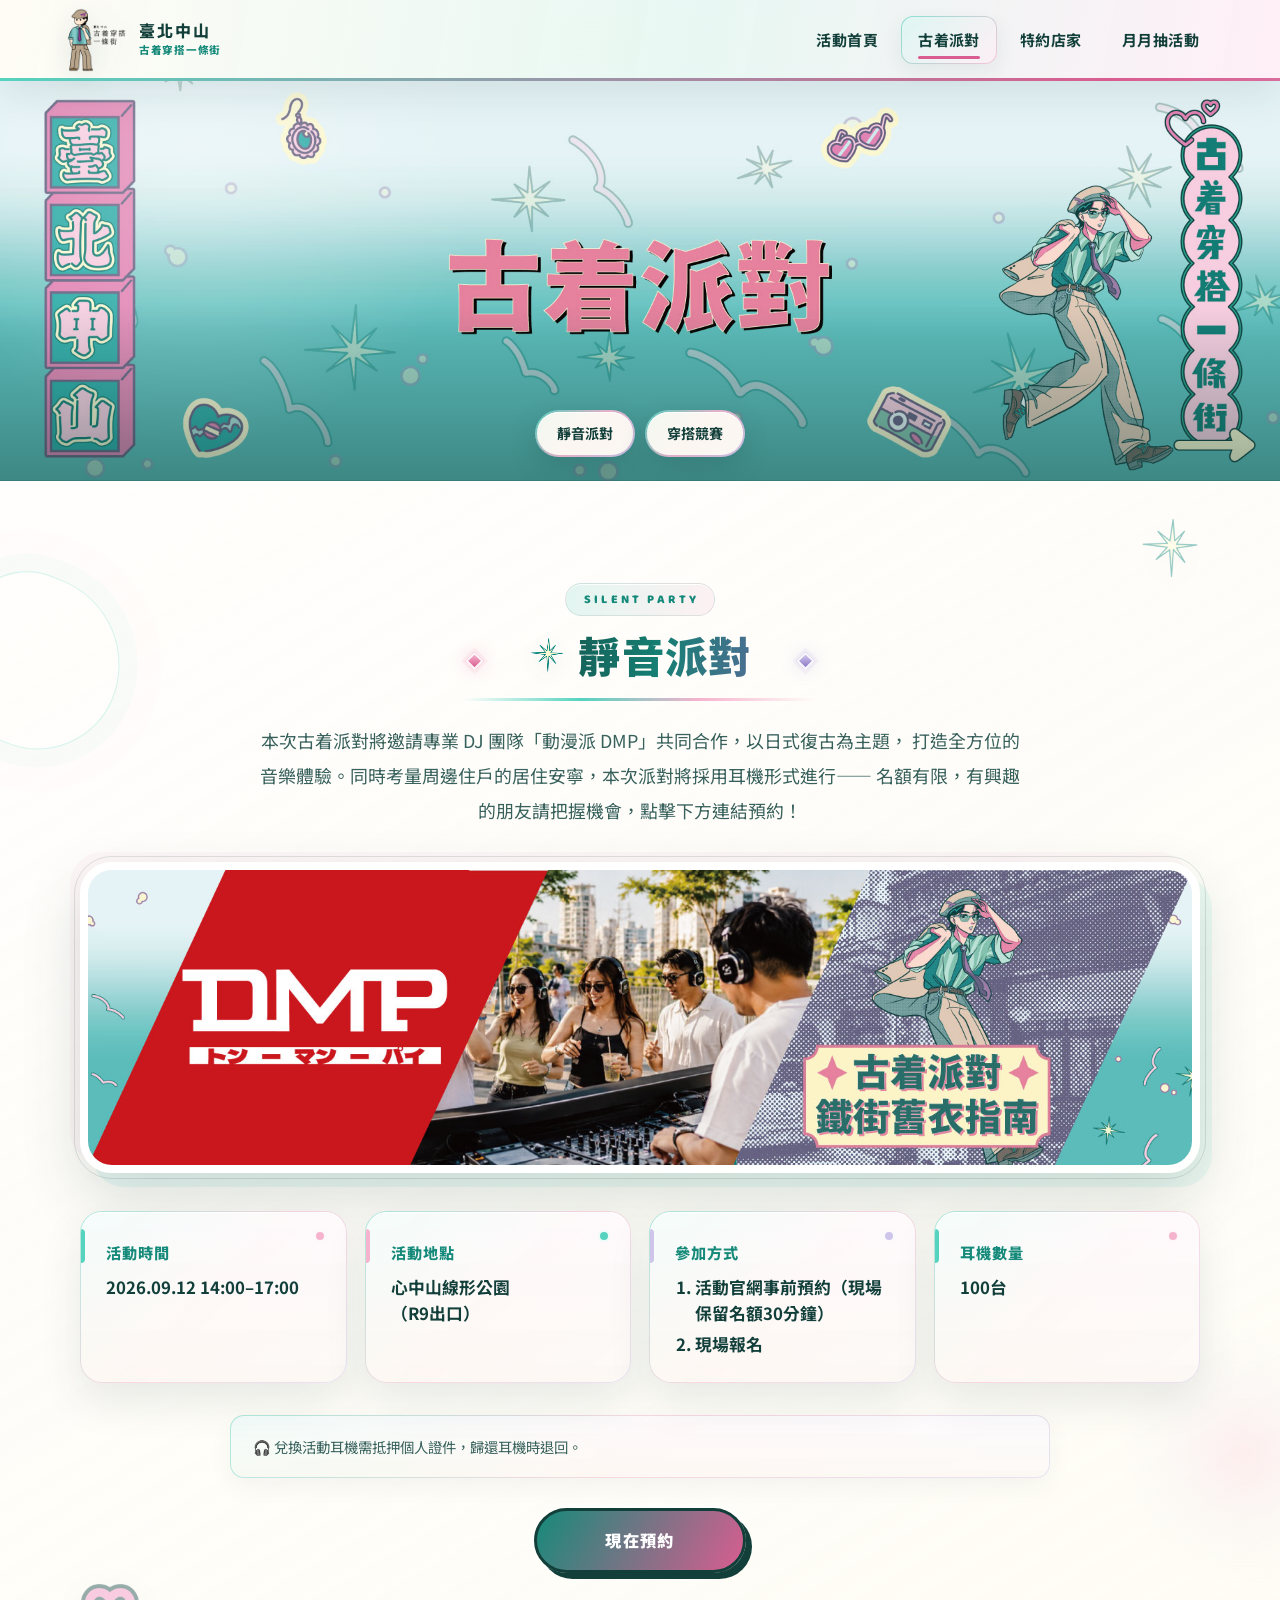
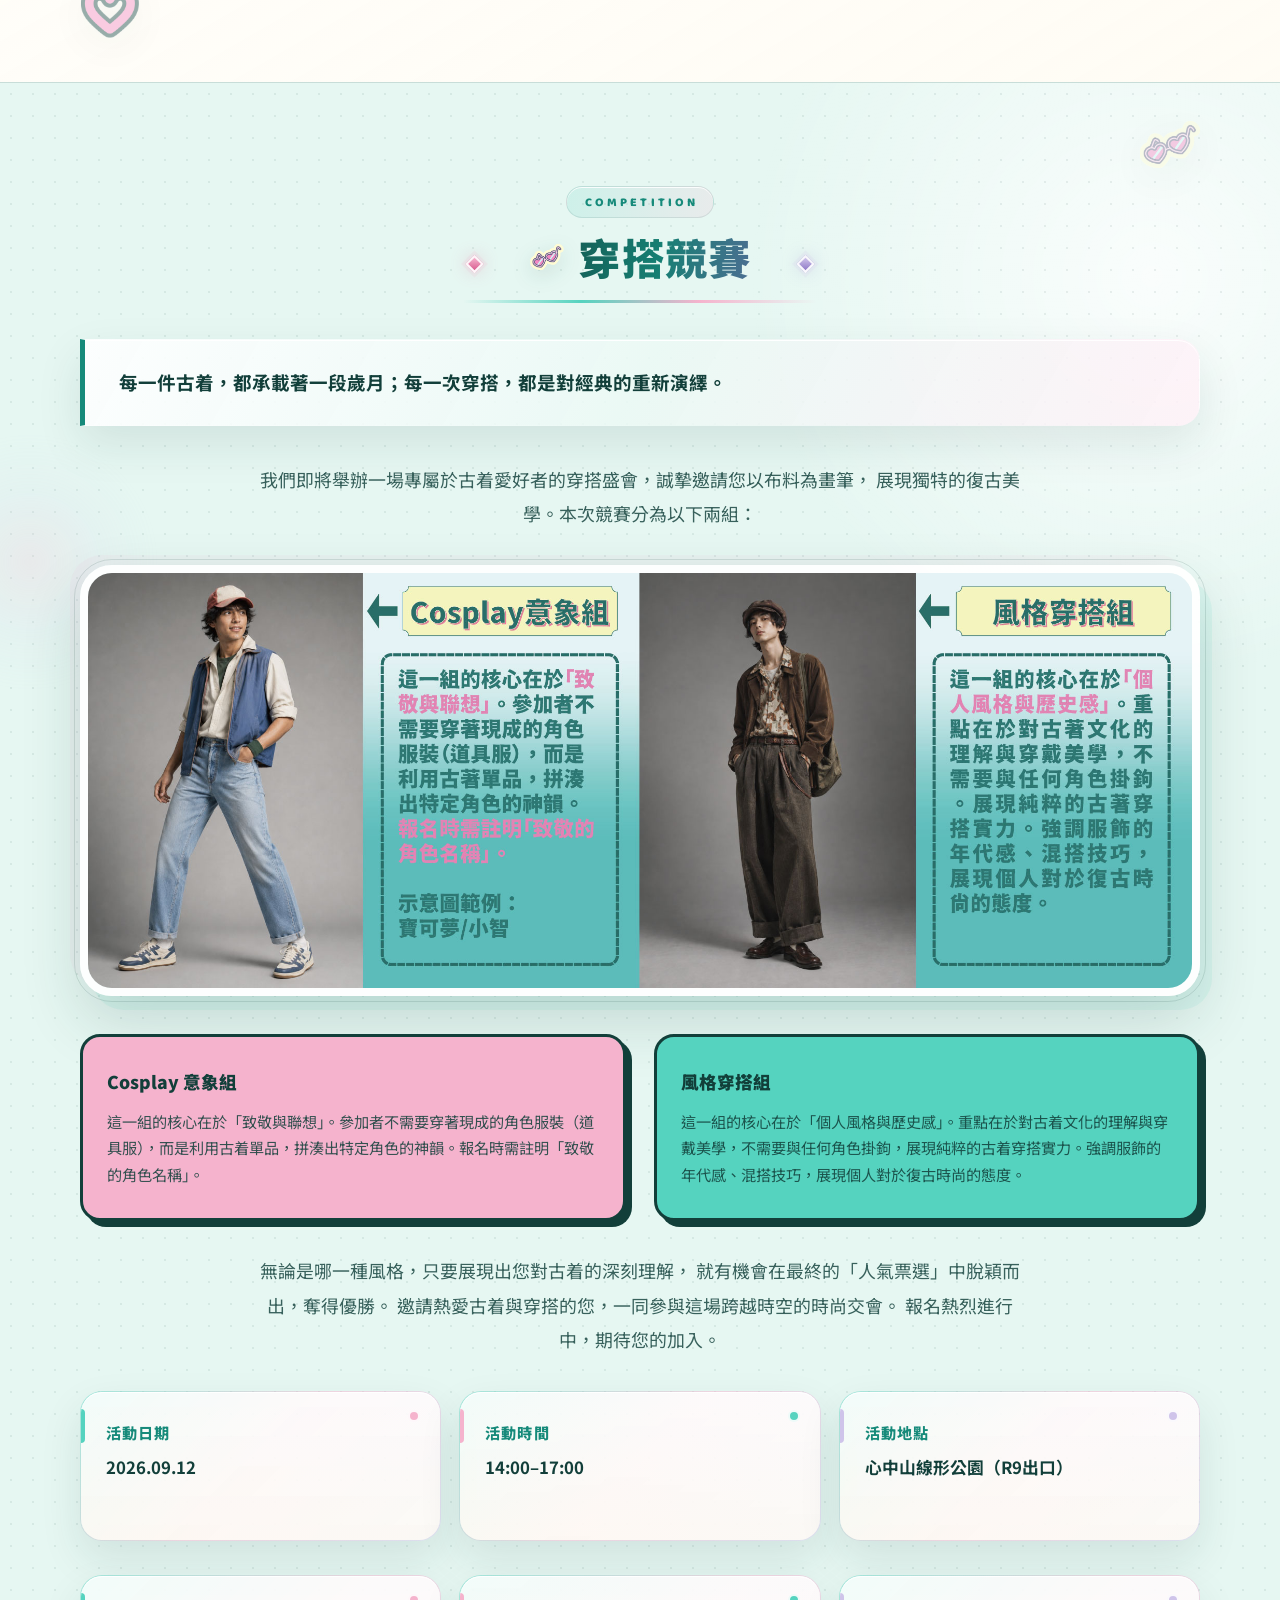
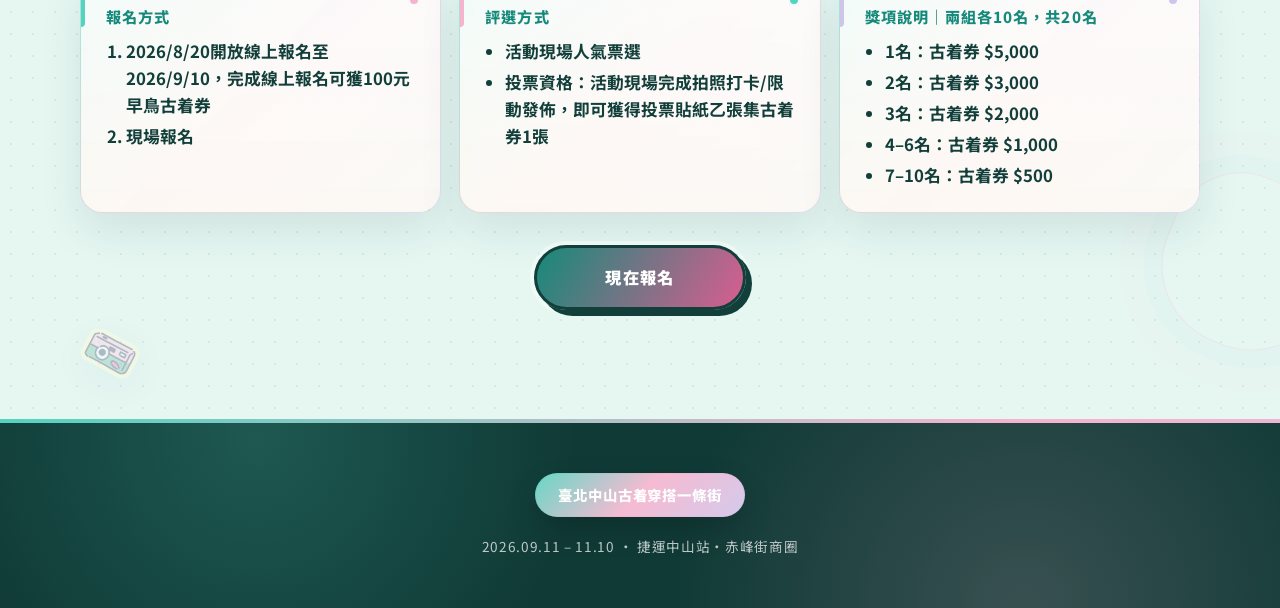
==== commit fcbfbaa9: "0910update 0910update" ====
--- a/activity.html
+++ b/activity.html
@@ -10,6 +10,8 @@
 <link href="https://fonts.googleapis.com/css2?family=Noto+Sans+TC:wght@400;500;700;900&family=Baloo+2:wght@600;700;800&display=swap" rel="stylesheet">
 <link rel="stylesheet" href="style.css?v=52">
 <link rel="icon" type="image/png" href="images/favicon.png">
+<!-- Cloudflare Web Analytics -->
+<script type='module' src='https://static.cloudflareinsights.com/beacon.min.js' data-cf-beacon='{"token": "69396f2994f4425e9df928f2cd04268c"}'></script><!-- End Cloudflare Web Analytics -->
 </head>
 <body class="page-activity">
 
